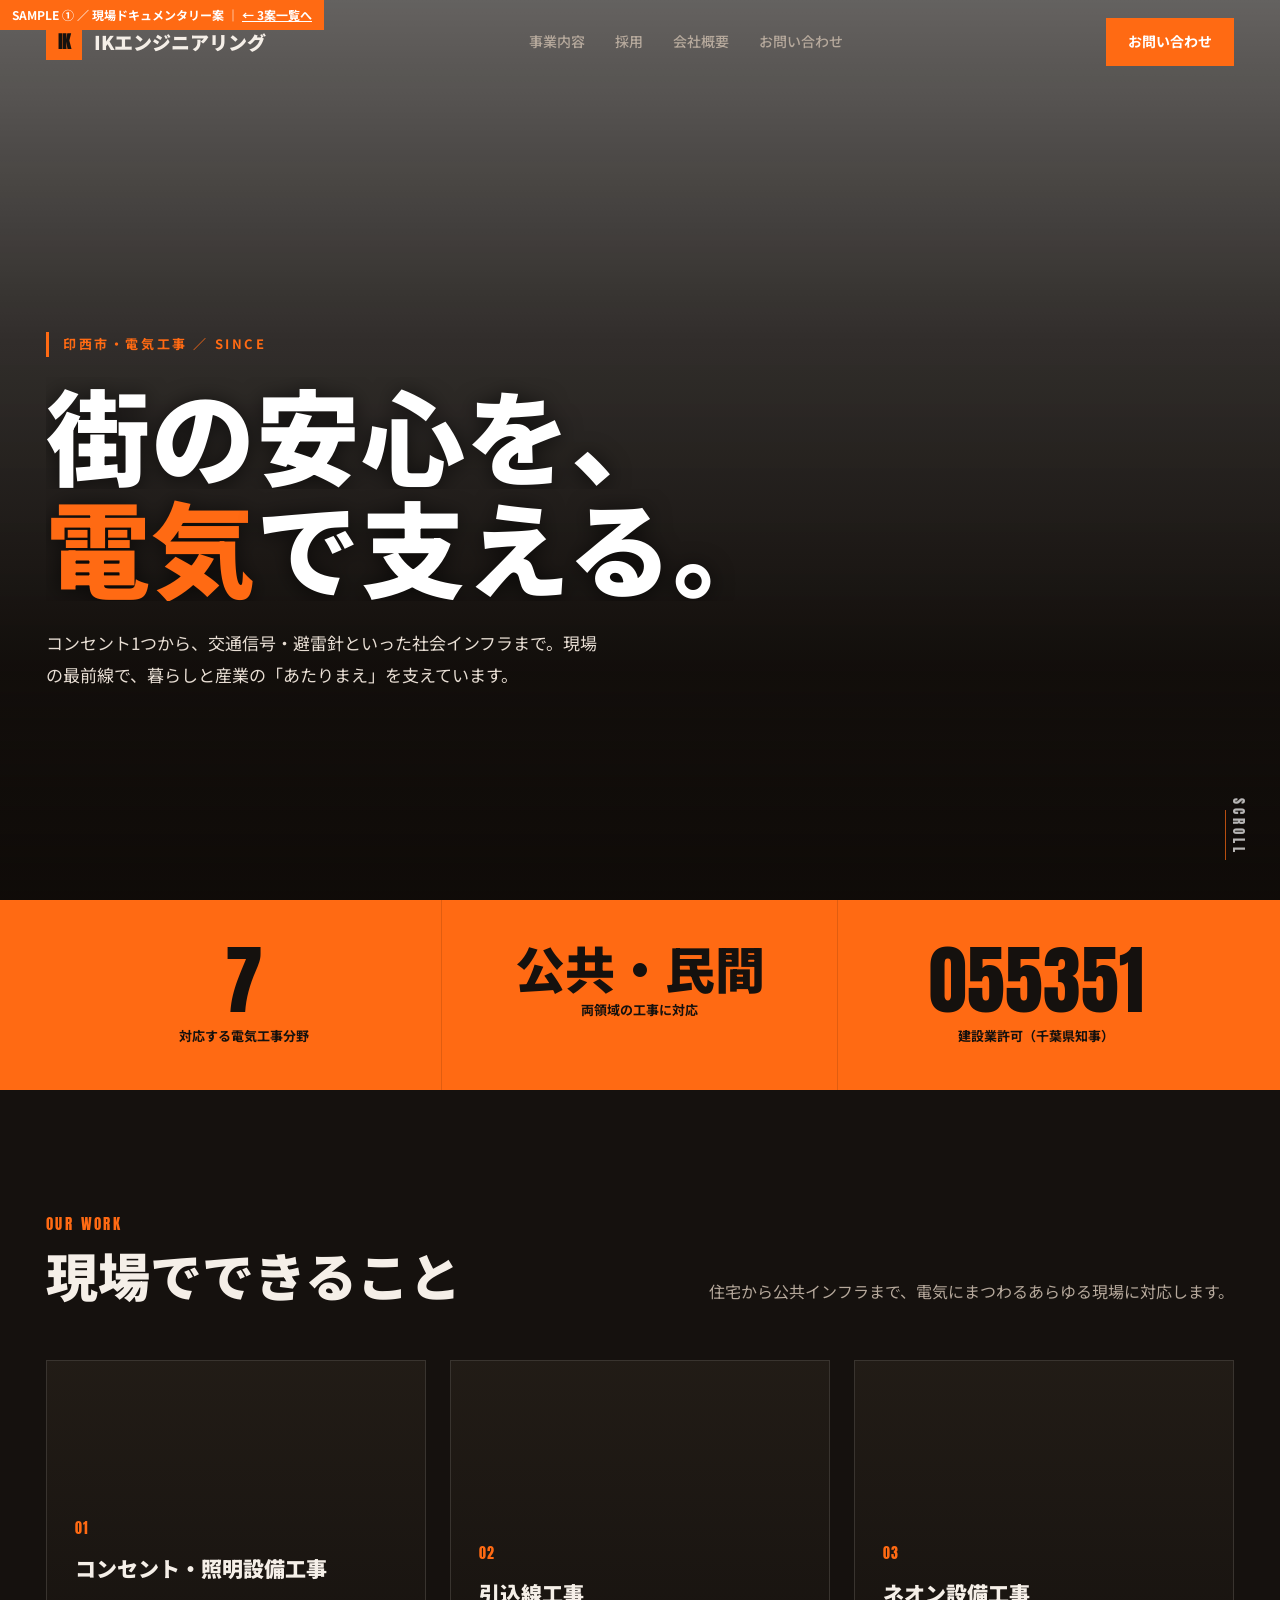
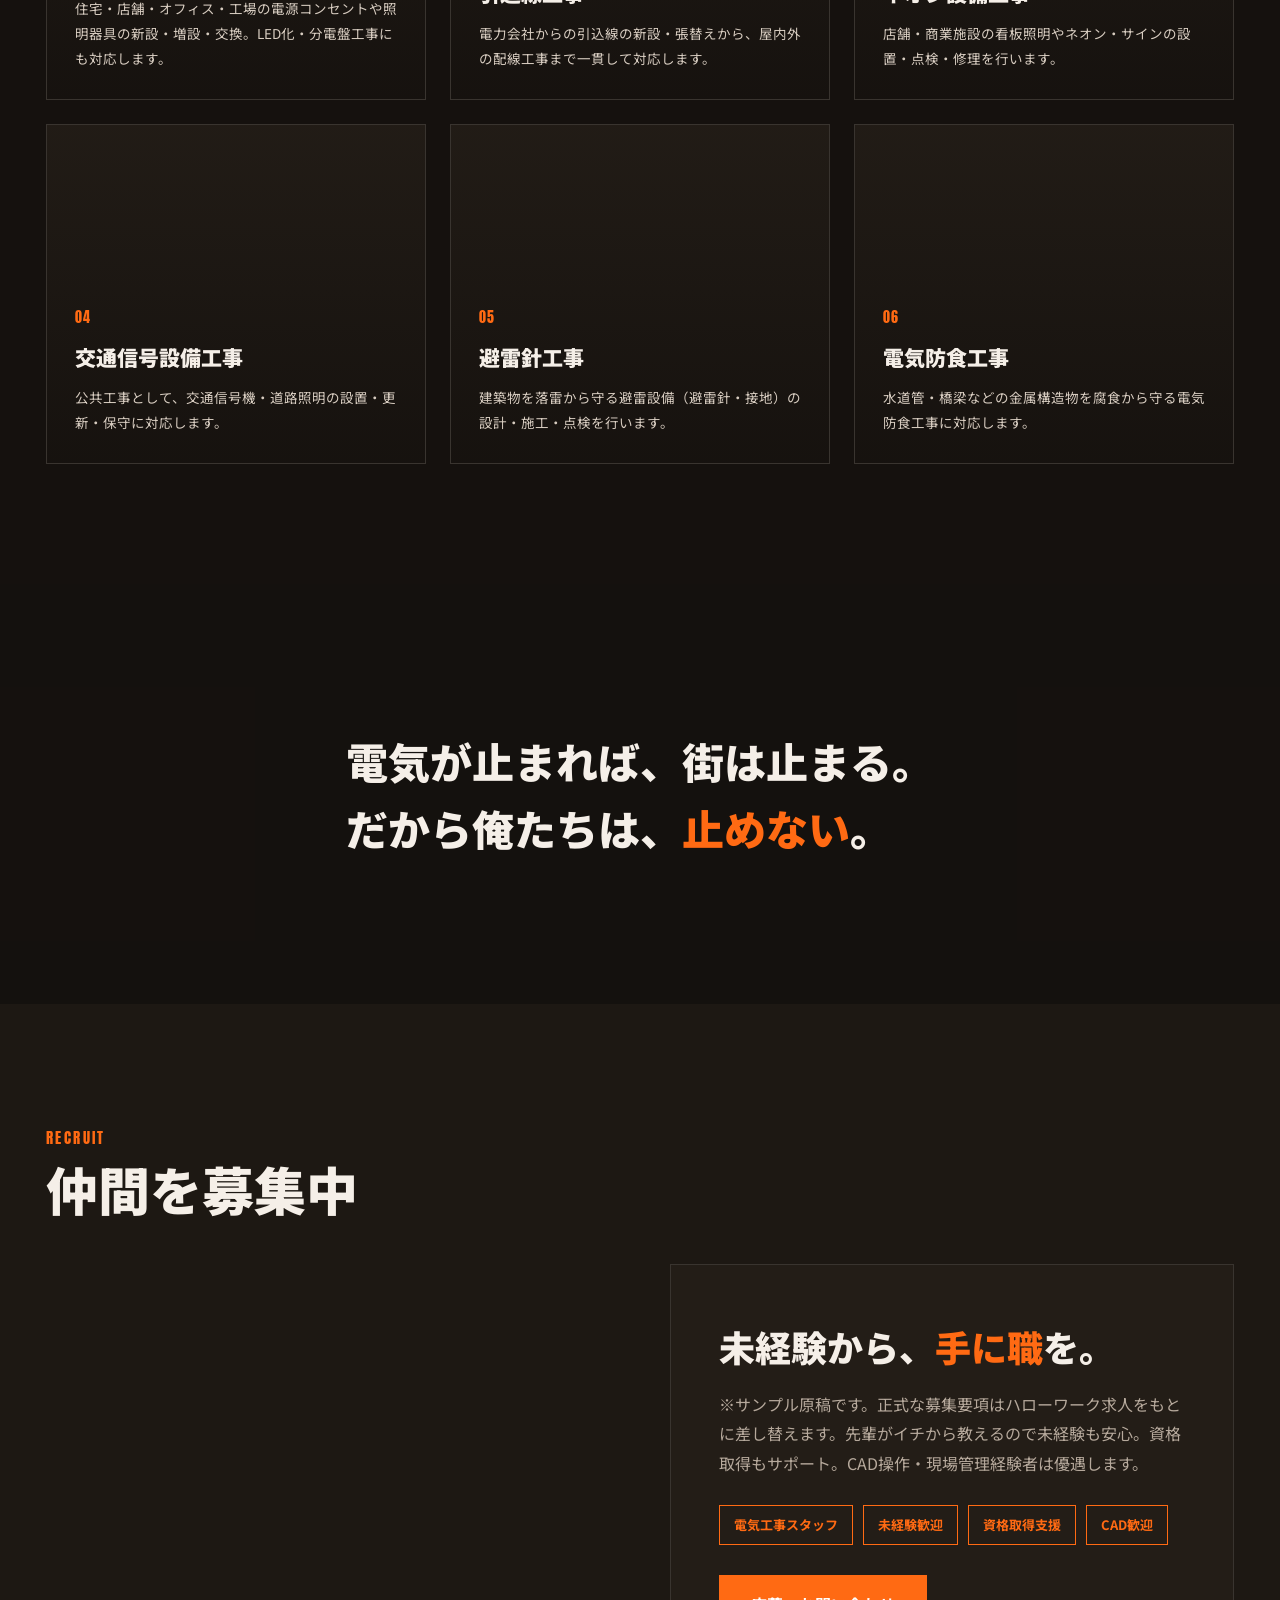
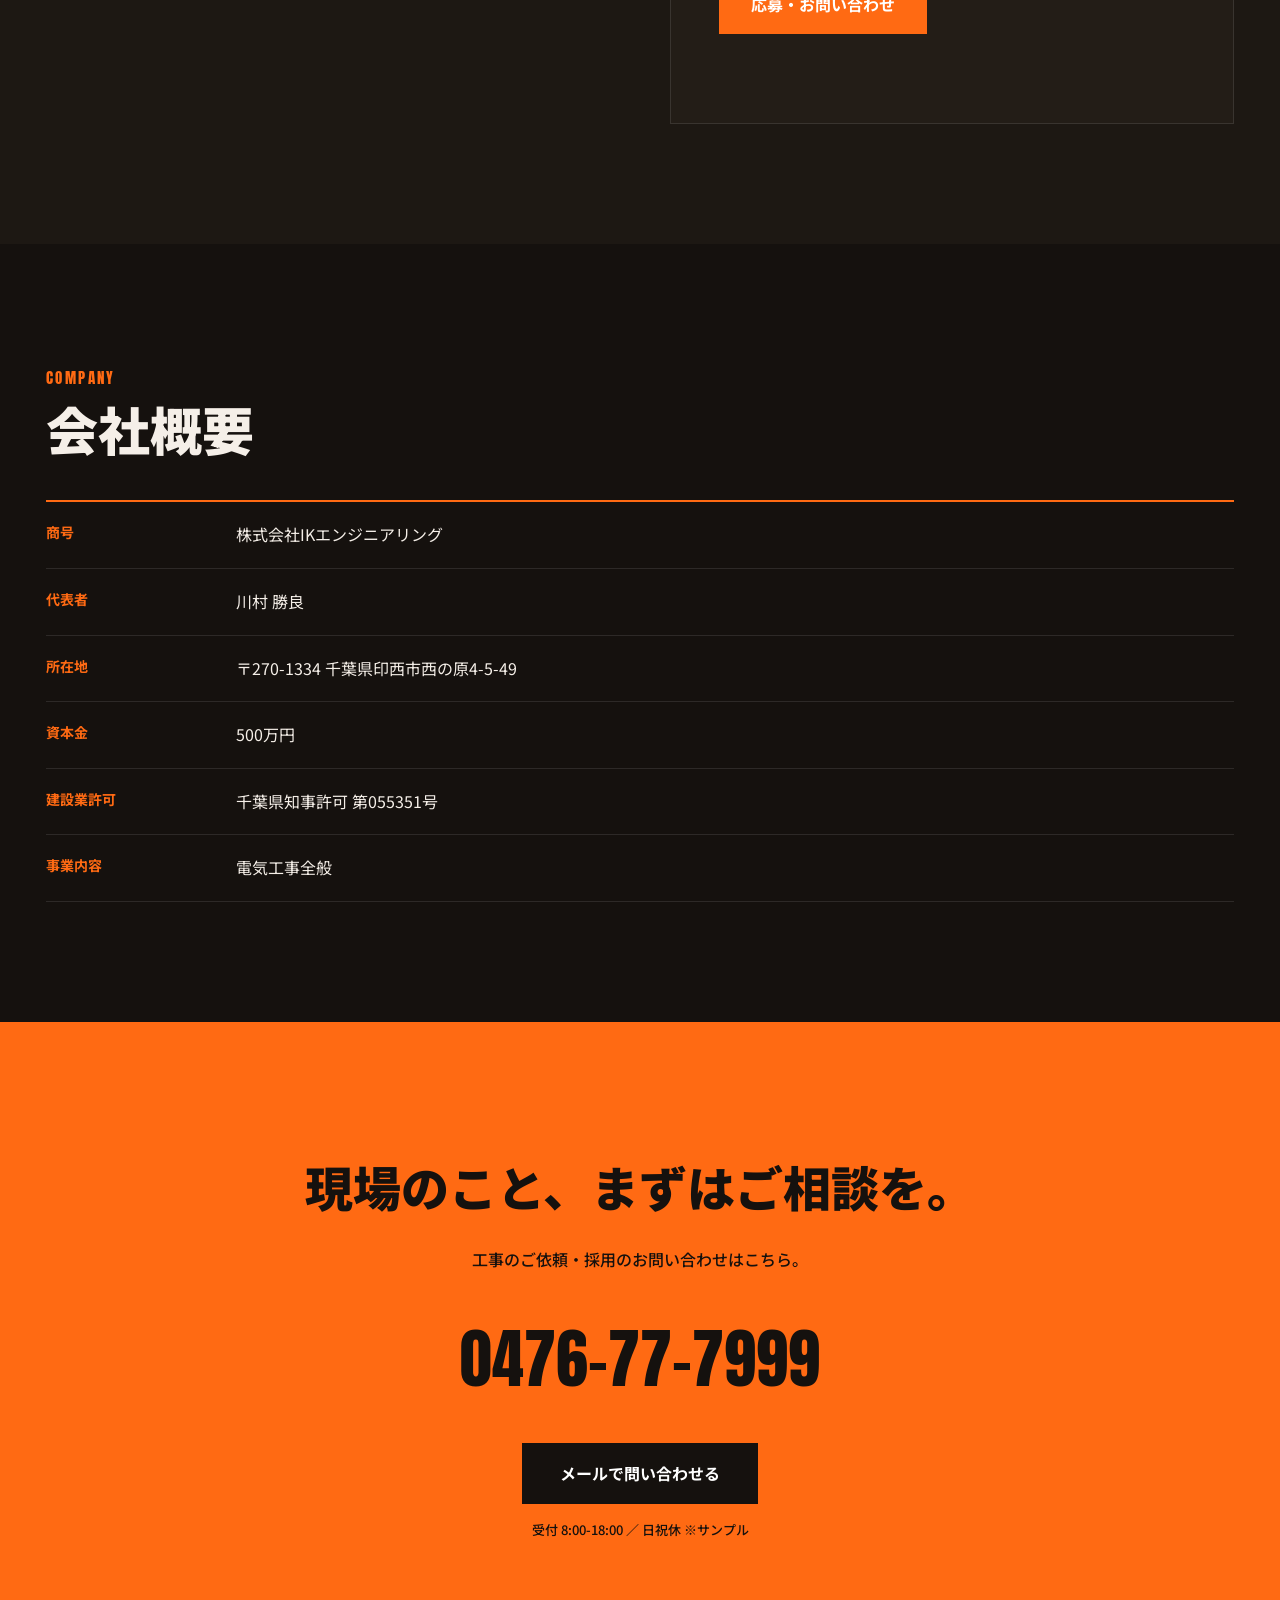
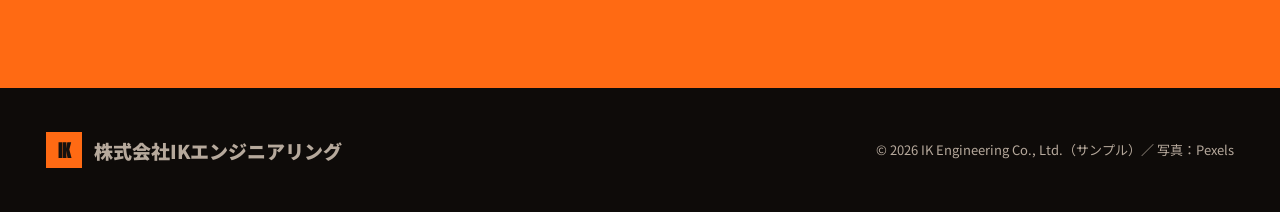
==== 1/index.html @ 2b00059d "案①: ヒーローを白膜グラデ化＋キャッチコピーを「街の安心を、電気で支える。」に変更" ====
<!DOCTYPE html>
<html lang="ja">
<head>
<meta charset="UTF-8">
<meta name="viewport" content="width=device-width, initial-scale=1.0">
<meta name="robots" content="noindex,nofollow">
<title>株式会社IKエンジニアリング｜案① 現場ドキュメンタリー（サンプル）</title>
<link rel="preconnect" href="https://fonts.googleapis.com">
<link rel="preconnect" href="https://fonts.gstatic.com" crossorigin>
<link href="https://fonts.googleapis.com/css2?family=Anton&family=Noto+Sans+JP:wght@400;500;700;900&display=swap" rel="stylesheet">
<style>
:root{
  --bg:#15110e; --bg2:#1d1813; --panel:#231d17;
  --ink:#f5efe8; --sub:#b6a99c;
  --orange:#ff6a13; --orange-d:#e2540a;
  --line:rgba(255,255,255,.1);
  --maxw:1240px;
}
*{margin:0;padding:0;box-sizing:border-box}
html{scroll-behavior:smooth}
body{font-family:"Noto Sans JP",sans-serif;background:var(--bg);color:var(--ink);line-height:1.85;-webkit-font-smoothing:antialiased;overflow-x:hidden}
.anton{font-family:"Anton",sans-serif;letter-spacing:.02em;font-weight:400}
a{color:inherit;text-decoration:none}
img{display:block;max-width:100%}
.wrap{max-width:var(--maxw);margin:0 auto;padding:0 26px}
.flag{position:fixed;top:0;left:0;z-index:300;background:var(--orange);color:#fff;font-weight:700;font-size:12px;padding:4px 12px}

/* reveal */
.reveal{opacity:0;transform:translateY(46px);transition:opacity .9s cubic-bezier(.2,.7,.2,1),transform .9s cubic-bezier(.2,.7,.2,1)}
.reveal.in{opacity:1;transform:none}
.reveal.zoom{transform:scale(1.06);opacity:0}
.reveal.zoom.in{transform:scale(1);opacity:1}

header{position:fixed;top:0;left:0;right:0;z-index:200;transition:.3s;padding:18px 0}
header.scrolled{background:rgba(21,17,14,.9);backdrop-filter:blur(10px);padding:12px 0;border-bottom:1px solid var(--line)}
.nav{display:flex;align-items:center;justify-content:space-between}
.logo{display:flex;align-items:center;gap:12px;font-weight:900;font-size:19px}
.logo .mk{width:36px;height:36px;background:var(--orange);color:#15110e;display:grid;place-items:center;font-family:"Anton";font-size:18px}
.menu{display:flex;gap:30px;font-size:14px;color:var(--sub);font-weight:500}
.menu a:hover{color:var(--orange)}
.cta{background:var(--orange);color:#fff;font-weight:700;padding:11px 22px;font-size:14px}
.cta:hover{background:var(--orange-d)}
.burger{display:none;flex-direction:column;gap:5px;cursor:pointer}
.burger span{width:26px;height:2px;background:#fff;transition:.3s}

/* hero */
.hero{position:relative;min-height:100vh;display:flex;align-items:flex-end;color:#fff;overflow:hidden}
.hero-bg{position:absolute;inset:0;background:url("https://images.pexels.com/photos/17018103/pexels-photo-17018103.jpeg?auto=compress&cs=tinysrgb&w=1600") center/cover;animation:slowzoom 14s ease-out forwards}
@keyframes slowzoom{from{transform:scale(1.12)}to{transform:scale(1)}}
.hero::after{content:"";position:absolute;inset:0;background:linear-gradient(180deg,rgba(255,255,255,.34) 0%,rgba(255,255,255,.12) 38%,rgba(15,11,8,.42) 74%,rgba(15,11,8,.9) 100%)}
.hero-inner{position:relative;z-index:2;padding-bottom:90px;width:100%}
.hero .tagjp{display:inline-block;color:var(--orange);font-weight:700;letter-spacing:.2em;font-size:13px;margin-bottom:20px;border-left:3px solid var(--orange);padding-left:14px;opacity:0;animation:fu .8s .2s forwards}
.hero h1{font-family:"Noto Sans JP";font-weight:900;font-size:clamp(40px,8.5vw,104px);line-height:1.08;letter-spacing:.01em;text-shadow:0 2px 22px rgba(0,0,0,.65)}
.hero h1 .ln{display:block;overflow:hidden}
.hero h1 .ln i{display:block;font-style:normal;transform:translateY(105%);animation:maskup 1s cubic-bezier(.2,.8,.2,1) forwards}
.hero h1 .ln:nth-child(1) i{animation-delay:.35s}
.hero h1 .ln:nth-child(2) i{animation-delay:.52s}
.hero h1 em{font-style:normal;color:var(--orange)}
@keyframes maskup{to{transform:translateY(0)}}
@keyframes fu{to{opacity:1}}
.hero p{max-width:560px;color:#e8ded4;margin-top:26px;font-size:17px;opacity:0;animation:fu 1s 1s forwards}
.scrolldown{position:absolute;right:30px;bottom:40px;z-index:3;writing-mode:vertical-rl;color:#fff;font-family:"Anton";letter-spacing:.3em;font-size:13px;opacity:.7}
.scrolldown::after{content:"";display:block;width:1px;height:50px;background:var(--orange);margin:12px auto 0;transform-origin:top;animation:ln 1.8s ease-in-out infinite}
@keyframes ln{0%,100%{transform:scaleY(.3)}50%{transform:scaleY(1)}}

/* numbers band */
.nums{background:var(--orange);color:#15110e;padding:0}
.nums .wrap{display:grid;grid-template-columns:repeat(3,1fr)}
.nums .n{padding:42px 16px;text-align:center;border-right:1px solid rgba(0,0,0,.12)}
.nums .n:last-child{border-right:none}
.nums .big{font-family:"Anton";font-size:clamp(46px,8vw,76px);line-height:1}
.nums .lbl{font-weight:700;font-size:13px;margin-top:6px}

section{padding:120px 0;position:relative}
.eyebrow{font-family:"Anton";color:var(--orange);font-size:15px;letter-spacing:.16em}
.h2{font-family:"Noto Sans JP";font-weight:900;font-size:clamp(30px,5vw,52px);line-height:1.2;margin-top:6px}
.lead{color:var(--sub);max-width:560px;margin-top:18px}

/* services photo cards */
.serv{background:var(--bg)}
.serv-head{display:flex;justify-content:space-between;align-items:flex-end;flex-wrap:wrap;gap:20px;margin-bottom:54px}
.serv-grid{display:grid;grid-template-columns:repeat(3,1fr);gap:24px}
.scard{position:relative;background:var(--panel);overflow:hidden;border:1px solid var(--line);min-height:340px;display:flex;flex-direction:column;justify-content:flex-end}
.scard .ph{position:absolute;inset:0;background-size:cover;background-position:center;transition:transform .7s ease}
.scard::after{content:"";position:absolute;inset:0;background:linear-gradient(180deg,rgba(21,17,14,.1),rgba(21,17,14,.92))}
.scard:hover .ph{transform:scale(1.08)}
.scard .body{position:relative;z-index:2;padding:28px}
.scard .no{font-family:"Anton";color:var(--orange);font-size:14px;letter-spacing:.1em}
.scard h3{font-weight:900;font-size:21px;margin:8px 0 8px}
.scard p{color:#d8cdc1;font-size:13.5px}

/* parallax quote */
.para{position:relative;min-height:420px;display:flex;align-items:center;background:url("https://images.pexels.com/photos/932170/pexels-photo-932170.jpeg?auto=compress&cs=tinysrgb&w=1600") center/cover fixed}
.para::after{content:"";position:absolute;inset:0;background:rgba(21,17,14,.66)}
.para .wrap{position:relative;z-index:2}
.para blockquote{font-family:"Noto Sans JP";font-weight:900;font-size:clamp(24px,4vw,42px);line-height:1.6;max-width:880px}
.para blockquote em{font-style:normal;color:var(--orange)}

/* recruit */
.recruit{background:var(--bg2)}
.rec-grid{display:grid;grid-template-columns:1.05fr .95fr;gap:0;align-items:stretch}
.rec-photo{background:url("https://images.pexels.com/photos/36760994/pexels-photo-36760994.jpeg?auto=compress&cs=tinysrgb&w=1000") center/cover;min-height:460px}
.rec-body{background:var(--panel);padding:56px 48px;border:1px solid var(--line)}
.rec-body h3{font-weight:900;font-size:clamp(24px,3.6vw,36px);line-height:1.4;margin-bottom:18px}
.rec-body h3 em{font-style:normal;color:var(--orange)}
.rec-body p{color:var(--sub);margin-bottom:26px}
.tags{display:flex;gap:10px;flex-wrap:wrap;margin-bottom:30px}
.tag{border:1px solid var(--orange);color:var(--orange);font-size:13px;font-weight:700;padding:7px 14px}
.btn-o{display:inline-block;background:var(--orange);color:#fff;font-weight:700;padding:15px 32px}
.btn-o:hover{background:var(--orange-d)}

/* about */
.about{background:var(--bg)}
.about-table{border-top:2px solid var(--orange)}
.about-table>div{display:grid;grid-template-columns:190px 1fr;border-bottom:1px solid var(--line)}
.about-table dt{padding:18px 0;font-weight:700;color:var(--orange);font-size:14px}
.about-table dd{padding:18px 0}

/* contact */
.contact{background:var(--orange);color:#15110e;text-align:center}
.contact h2{font-family:"Noto Sans JP";font-weight:900;font-size:clamp(28px,5vw,48px);margin-bottom:14px}
.contact p{margin-bottom:26px;font-weight:500}
.contact .tel{font-family:"Anton";font-size:clamp(36px,7vw,64px)}
.contact .btn-d{display:inline-block;margin-top:24px;background:#15110e;color:#fff;font-weight:700;padding:16px 38px}

footer{background:#0e0b09;color:var(--sub);padding:44px 0;font-size:13px}
.foot{display:flex;justify-content:space-between;align-items:center;flex-wrap:wrap;gap:14px}

@media(max-width:880px){
  .cta.head{display:none}
  .burger{display:flex;z-index:210}
  .menu{position:fixed;inset:0 0 0 auto;width:80%;max-width:330px;height:100vh;background:var(--bg2);flex-direction:column;justify-content:center;align-items:flex-start;gap:6px;padding:40px 36px;font-size:22px;transform:translateX(100%);transition:transform .42s cubic-bezier(.2,.8,.2,1);box-shadow:-24px 0 60px rgba(0,0,0,.55);z-index:200}
  .menu a{padding:12px 0;color:var(--ink)}
  header.nav-open .menu{transform:none}
  body.nav-lock{overflow:hidden}
  header.nav-open .burger span:nth-child(1){transform:translateY(7px) rotate(45deg)}
  header.nav-open .burger span:nth-child(2){opacity:0}
  header.nav-open .burger span:nth-child(3){transform:translateY(-7px) rotate(-45deg)}
  .nums .wrap{grid-template-columns:1fr}
  .nums .n{border-right:none;border-bottom:1px solid rgba(0,0,0,.12)}
  .serv-grid{grid-template-columns:1fr}
  .para{background-attachment:scroll}
  .rec-grid{grid-template-columns:1fr}
  .rec-body{padding:38px 26px}
  .about-table>div{grid-template-columns:120px 1fr}
  section{padding:84px 0}
}
</style>
</head>
<body>
<div class="flag">SAMPLE ① ／ 現場ドキュメンタリー案 ｜ <a href="../" style="color:inherit;text-decoration:underline;font-weight:700">← 3案一覧へ</a></div>

<header id="hd">
  <div class="wrap nav">
    <a class="logo" href="#"><span class="mk">IK</span>IKエンジニアリング</a>
    <nav class="menu"><a href="#service">事業内容</a><a href="#recruit">採用</a><a href="#about">会社概要</a><a href="#contact">お問い合わせ</a></nav>
    <a class="cta head" href="#contact">お問い合わせ</a>
    <div class="burger"><span></span><span></span><span></span></div>
  </div>
</header>

<section class="hero">
  <div class="hero-bg"></div>
  <div class="wrap hero-inner">
    <span class="tagjp">印西市・電気工事 ／ SINCE</span>
    <h1><span class="ln"><i>街の安心を、</i></span><span class="ln"><i><em>電気</em>で支える。</i></span></h1>
    <p>コンセント1つから、交通信号・避雷針といった社会インフラまで。現場の最前線で、暮らしと産業の「あたりまえ」を支えています。</p>
  </div>
  <div class="scrolldown anton">SCROLL</div>
</section>

<div class="nums">
  <div class="wrap">
    <div class="n"><div class="big">7</div><div class="lbl">対応する電気工事分野</div></div>
    <div class="n"><div class="big" style="font-size:clamp(32px,5.4vw,50px);font-family:'Noto Sans JP';font-weight:900">公共・民間</div><div class="lbl">両領域の工事に対応</div></div>
    <div class="n"><div class="big">055351</div><div class="lbl">建設業許可（千葉県知事）</div></div>
  </div>
</div>

<section class="serv" id="service">
  <div class="wrap">
    <div class="serv-head">
      <div class="reveal">
        <div class="eyebrow">OUR WORK</div>
        <div class="h2">現場でできること</div>
      </div>
      <p class="lead reveal">住宅から公共インフラまで、電気にまつわるあらゆる現場に対応します。</p>
    </div>
    <div class="serv-grid">
      <div class="scard reveal"><div class="ph" style="background-image:url('https://images.pexels.com/photos/5337502/pexels-photo-5337502.jpeg?auto=compress&cs=tinysrgb&w=900')"></div><div class="body"><div class="no">01</div><h3>コンセント・照明設備工事</h3><p>住宅・店舗・オフィス・工場の電源コンセントや照明器具の新設・増設・交換。LED化・分電盤工事にも対応します。</p></div></div>
      <div class="scard reveal"><div class="ph" style="background-image:url('https://images.pexels.com/photos/28758920/pexels-photo-28758920.jpeg?auto=compress&cs=tinysrgb&w=900')"></div><div class="body"><div class="no">02</div><h3>引込線工事</h3><p>電力会社からの引込線の新設・張替えから、屋内外の配線工事まで一貫して対応します。</p></div></div>
      <div class="scard reveal"><div class="ph" style="background-image:url('https://images.pexels.com/photos/1790556/pexels-photo-1790556.jpeg?auto=compress&cs=tinysrgb&w=900')"></div><div class="body"><div class="no">03</div><h3>ネオン設備工事</h3><p>店舗・商業施設の看板照明やネオン・サインの設置・点検・修理を行います。</p></div></div>
      <div class="scard reveal"><div class="ph" style="background-image:url('https://images.pexels.com/photos/14866056/pexels-photo-14866056.jpeg?auto=compress&cs=tinysrgb&w=900')"></div><div class="body"><div class="no">04</div><h3>交通信号設備工事</h3><p>公共工事として、交通信号機・道路照明の設置・更新・保守に対応します。</p></div></div>
      <div class="scard reveal"><div class="ph" style="background-image:url('https://images.pexels.com/photos/30527658/pexels-photo-30527658.jpeg?auto=compress&cs=tinysrgb&w=900')"></div><div class="body"><div class="no">05</div><h3>避雷針工事</h3><p>建築物を落雷から守る避雷設備（避雷針・接地）の設計・施工・点検を行います。</p></div></div>
      <div class="scard reveal"><div class="ph" style="background-image:url('https://images.pexels.com/photos/3306057/pexels-photo-3306057.jpeg?auto=compress&cs=tinysrgb&w=900')"></div><div class="body"><div class="no">06</div><h3>電気防食工事</h3><p>水道管・橋梁などの金属構造物を腐食から守る電気防食工事に対応します。</p></div></div>
    </div>
  </div>
</section>

<section class="para">
  <div class="wrap">
    <blockquote class="reveal">電気が止まれば、街は止まる。<br>だから俺たちは、<em>止めない</em>。</blockquote>
  </div>
</section>

<section class="recruit" id="recruit">
  <div class="wrap">
    <div class="reveal" style="margin-bottom:44px"><div class="eyebrow">RECRUIT</div><div class="h2">仲間を募集中</div></div>
    <div class="rec-grid">
      <div class="rec-photo reveal zoom"></div>
      <div class="rec-body reveal">
        <h3>未経験から、<em>手に職</em>を。</h3>
        <p>※サンプル原稿です。正式な募集要項はハローワーク求人をもとに差し替えます。先輩がイチから教えるので未経験も安心。資格取得もサポート。CAD操作・現場管理経験者は優遇します。</p>
        <div class="tags"><span class="tag">電気工事スタッフ</span><span class="tag">未経験歓迎</span><span class="tag">資格取得支援</span><span class="tag">CAD歓迎</span></div>
        <a class="btn-o" href="#contact">応募・お問い合わせ</a>
      </div>
    </div>
  </div>
</section>

<section class="about" id="about">
  <div class="wrap">
    <div class="reveal" style="margin-bottom:40px"><div class="eyebrow">COMPANY</div><div class="h2">会社概要</div></div>
    <dl class="about-table reveal">
      <div><dt>商号</dt><dd>株式会社IKエンジニアリング</dd></div>
      <div><dt>代表者</dt><dd>川村 勝良</dd></div>
      <div><dt>所在地</dt><dd>〒270-1334 千葉県印西市西の原4-5-49</dd></div>
      <div><dt>資本金</dt><dd>500万円</dd></div>
      <div><dt>建設業許可</dt><dd>千葉県知事許可 第055351号</dd></div>
      <div><dt>事業内容</dt><dd>電気工事全般</dd></div>
    </dl>
  </div>
</section>

<section class="contact" id="contact">
  <div class="wrap">
    <h2 class="reveal">現場のこと、まずはご相談を。</h2>
    <p class="reveal">工事のご依頼・採用のお問い合わせはこちら。</p>
    <div class="tel reveal">0476-77-7999</div>
    <div class="reveal"><a class="btn-d" href="mailto:katsuyoshi@ik-eng.jp">メールで問い合わせる</a></div>
    <p class="reveal" style="margin-top:14px;font-size:13px">受付 8:00-18:00 ／ 日祝休 ※サンプル</p>
  </div>
</section>

<footer>
  <div class="wrap foot">
    <div class="logo"><span class="mk">IK</span>株式会社IKエンジニアリング</div>
    <div>© 2026 IK Engineering Co., Ltd.（サンプル）／ 写真：Pexels</div>
  </div>
</footer>

<script>
const hd=document.getElementById('hd');
addEventListener('scroll',()=>hd.classList.toggle('scrolled',scrollY>40));
const io=new IntersectionObserver((es)=>{es.forEach((e,i)=>{if(e.isIntersecting){const els=e.target.parentElement?[...e.target.parentElement.querySelectorAll(':scope > .reveal')]:[];const idx=els.indexOf(e.target);e.target.style.transitionDelay=(Math.max(0,idx)*0.09)+'s';e.target.classList.add('in');io.unobserve(e.target);}})},{threshold:.16});
document.querySelectorAll('.reveal').forEach(el=>io.observe(el));
const burger=document.querySelector('.burger');
const closeNav=()=>{hd.classList.remove('nav-open');document.body.classList.remove('nav-lock');};
burger.addEventListener('click',()=>{hd.classList.toggle('nav-open');document.body.classList.toggle('nav-lock');});
document.querySelectorAll('.menu a').forEach(a=>a.addEventListener('click',closeNav));
</script>
</body>
</html>
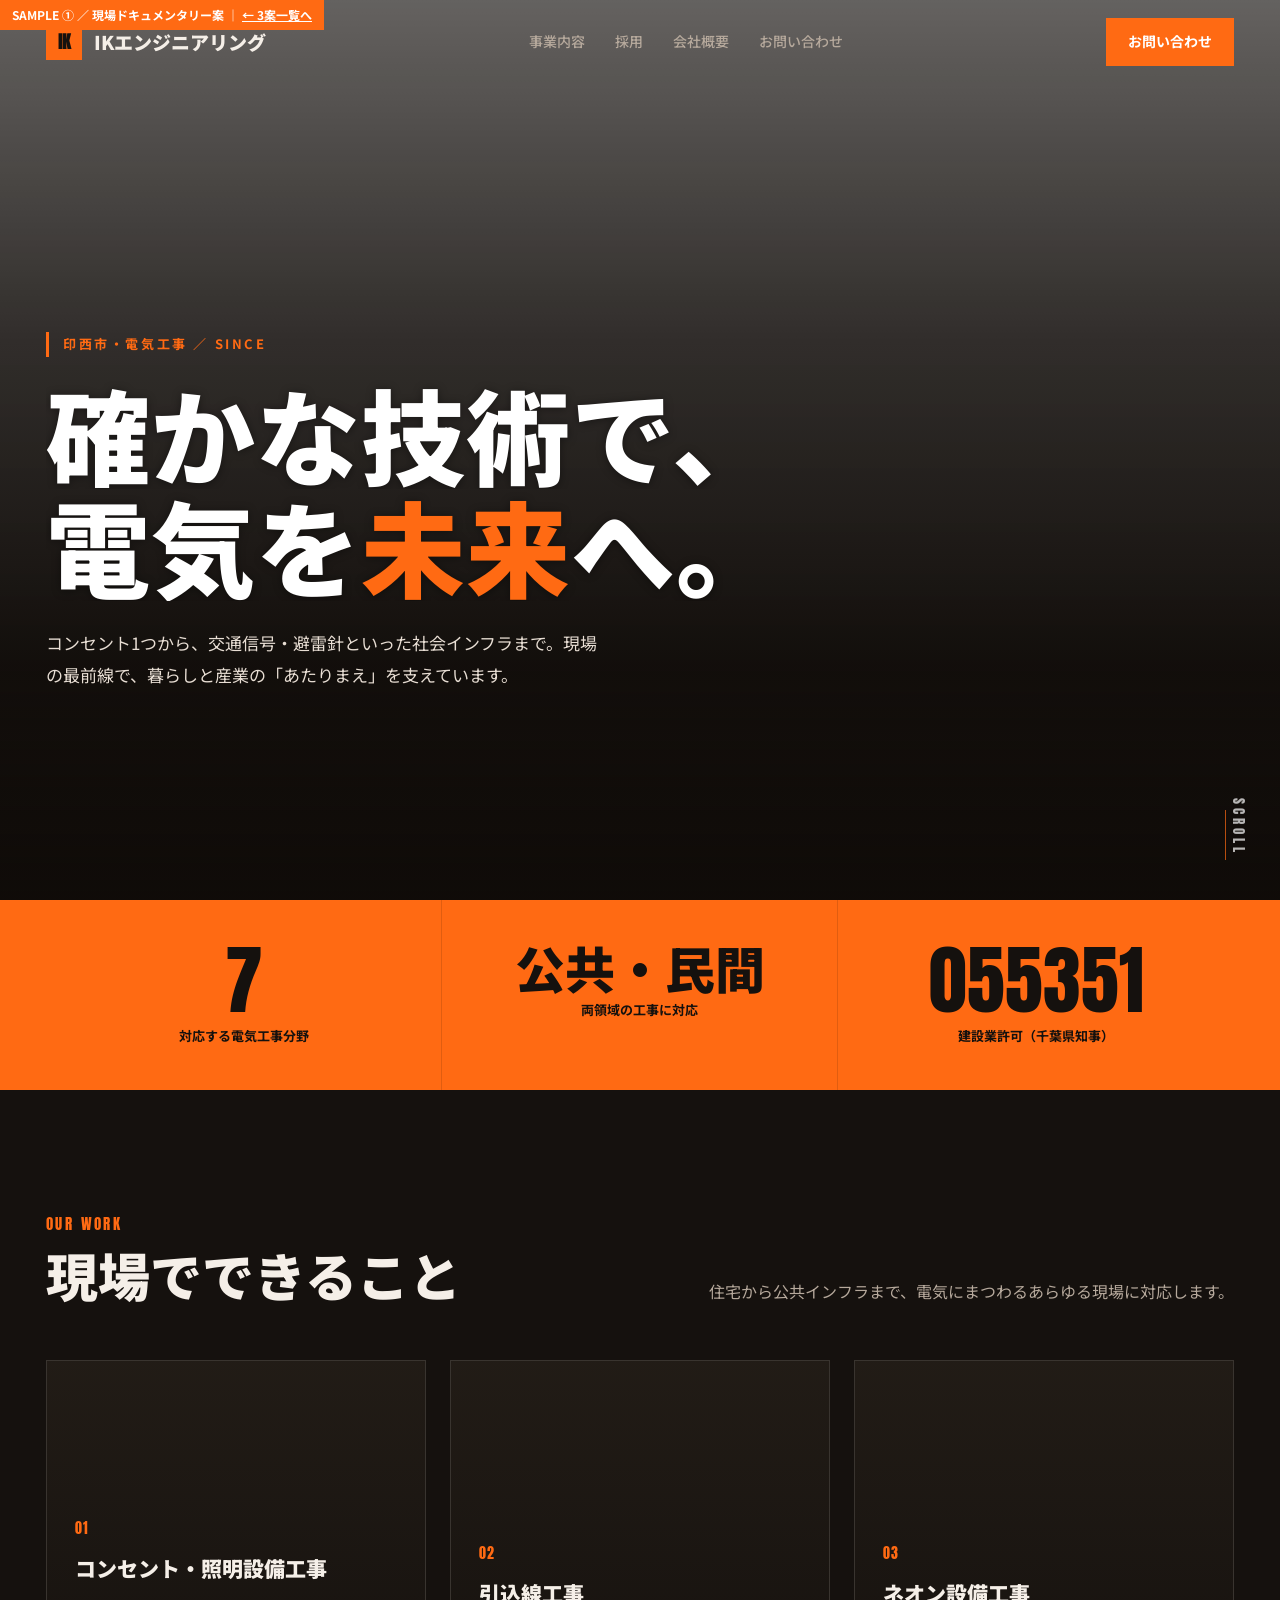
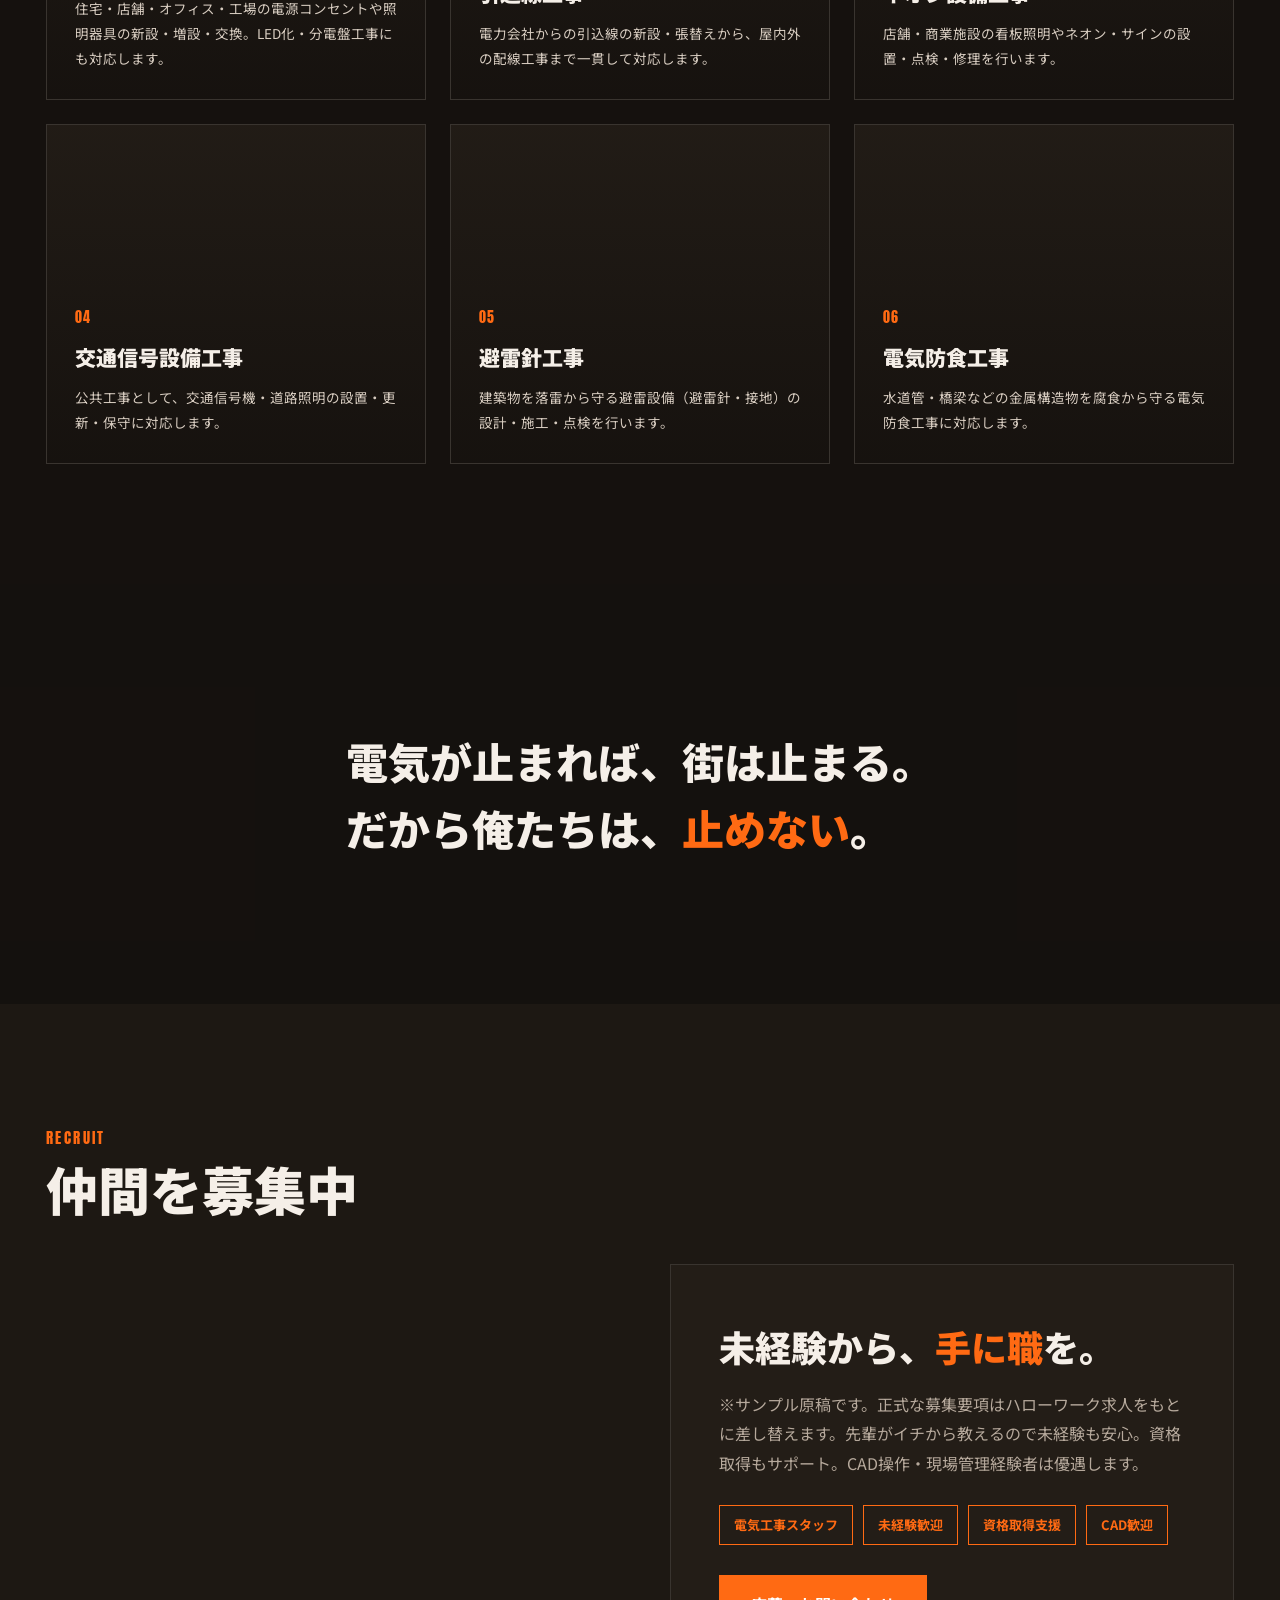
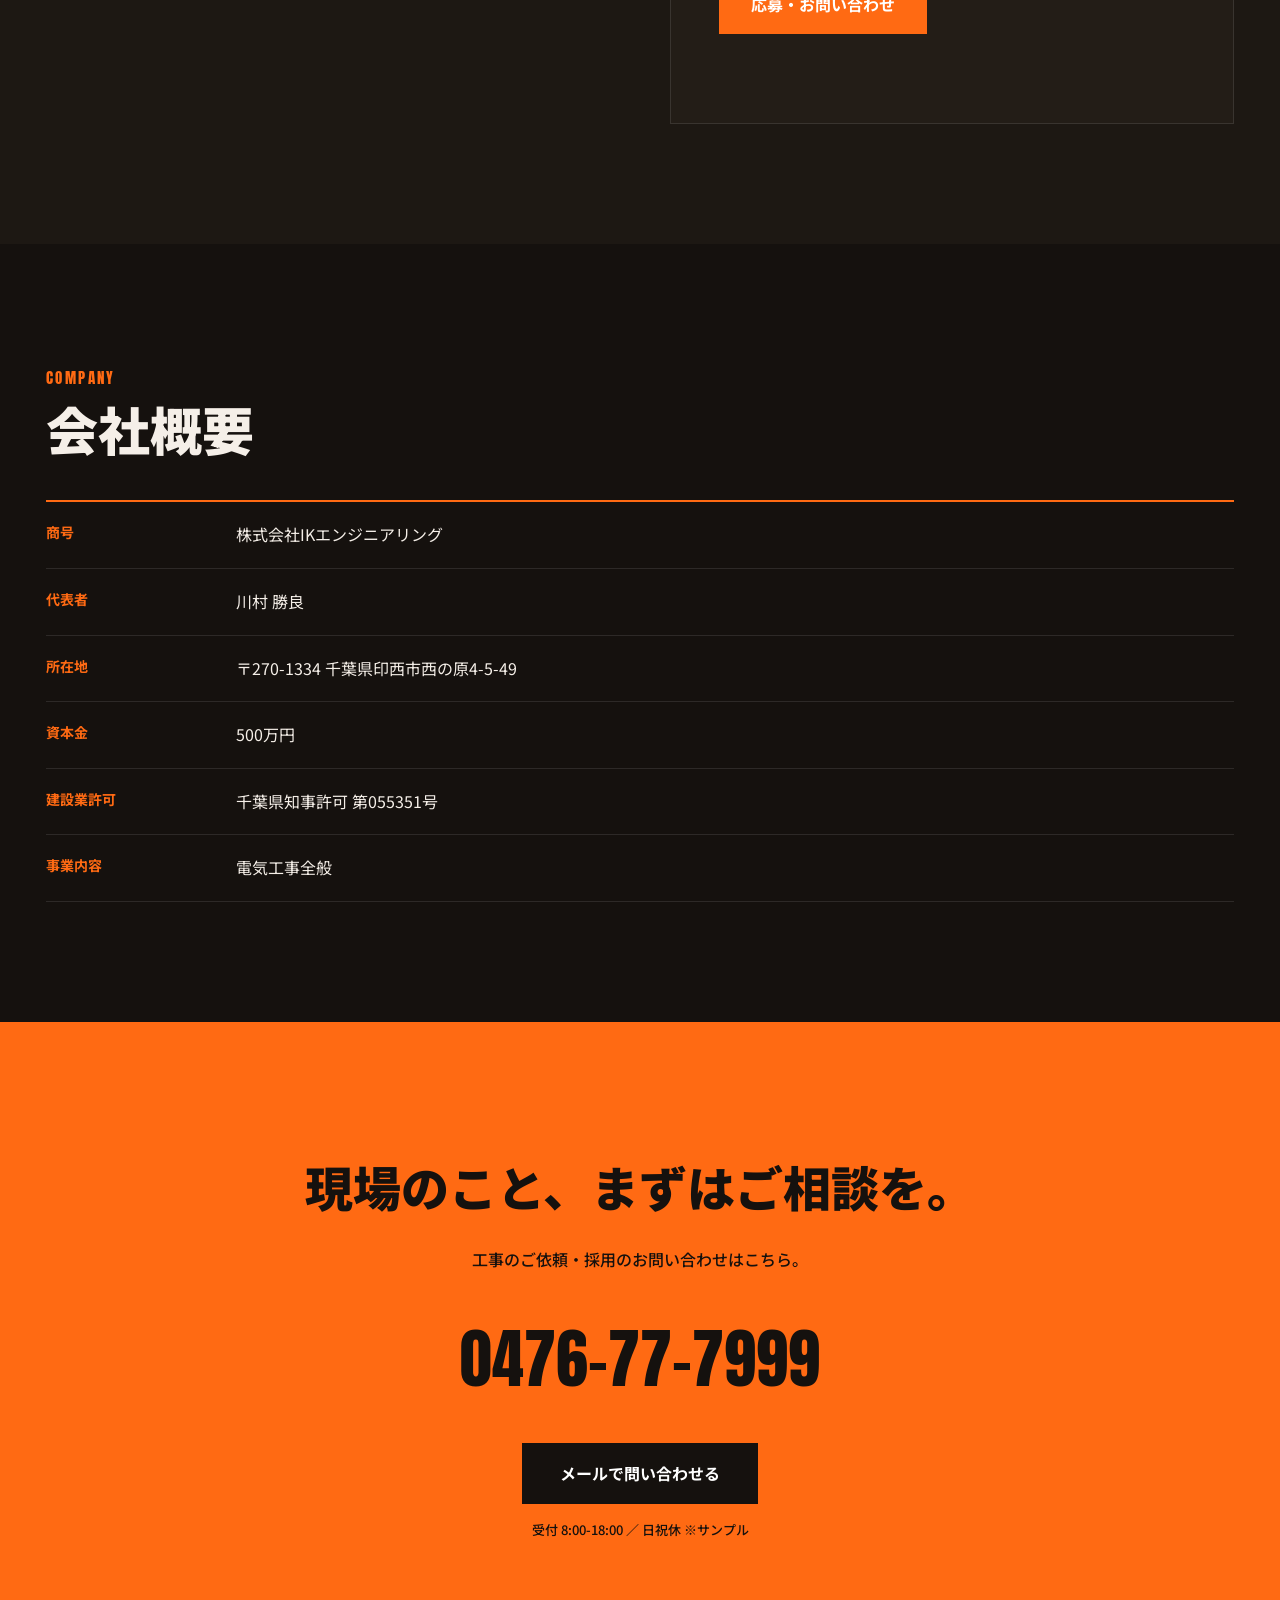
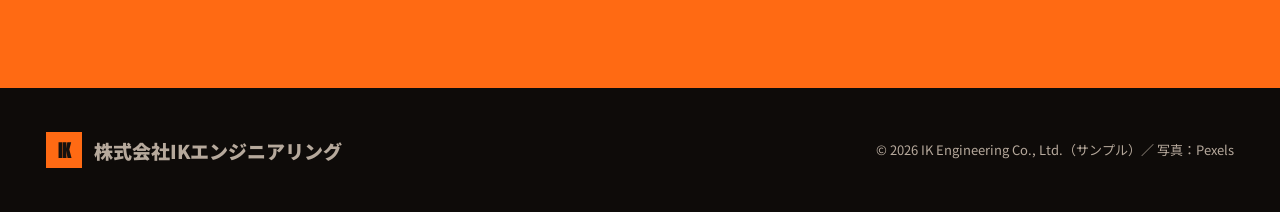
==== commit acadbbac: "案①: コピーを「確かな技術で、電気を未来へ。」に・影を控えめに" ====
--- a/1/index.html
+++ b/1/index.html
@@ -50,7 +50,7 @@
 .hero::after{content:"";position:absolute;inset:0;background:linear-gradient(180deg,rgba(255,255,255,.34) 0%,rgba(255,255,255,.12) 38%,rgba(15,11,8,.42) 74%,rgba(15,11,8,.9) 100%)}
 .hero-inner{position:relative;z-index:2;padding-bottom:90px;width:100%}
 .hero .tagjp{display:inline-block;color:var(--orange);font-weight:700;letter-spacing:.2em;font-size:13px;margin-bottom:20px;border-left:3px solid var(--orange);padding-left:14px;opacity:0;animation:fu .8s .2s forwards}
-.hero h1{font-family:"Noto Sans JP";font-weight:900;font-size:clamp(40px,8.5vw,104px);line-height:1.08;letter-spacing:.01em;text-shadow:0 2px 22px rgba(0,0,0,.65)}
+.hero h1{font-family:"Noto Sans JP";font-weight:900;font-size:clamp(40px,8.5vw,104px);line-height:1.08;letter-spacing:.01em;text-shadow:0 1px 10px rgba(0,0,0,.42)}
 .hero h1 .ln{display:block;overflow:hidden}
 .hero h1 .ln i{display:block;font-style:normal;transform:translateY(105%);animation:maskup 1s cubic-bezier(.2,.8,.2,1) forwards}
 .hero h1 .ln:nth-child(1) i{animation-delay:.35s}
@@ -163,7 +163,7 @@
   <div class="hero-bg"></div>
   <div class="wrap hero-inner">
     <span class="tagjp">印西市・電気工事 ／ SINCE</span>
-    <h1><span class="ln"><i>街の安心を、</i></span><span class="ln"><i><em>電気</em>で支える。</i></span></h1>
+    <h1><span class="ln"><i>確かな技術で、</i></span><span class="ln"><i>電気を<em>未来</em>へ。</i></span></h1>
     <p>コンセント1つから、交通信号・避雷針といった社会インフラまで。現場の最前線で、暮らしと産業の「あたりまえ」を支えています。</p>
   </div>
   <div class="scrolldown anton">SCROLL</div>
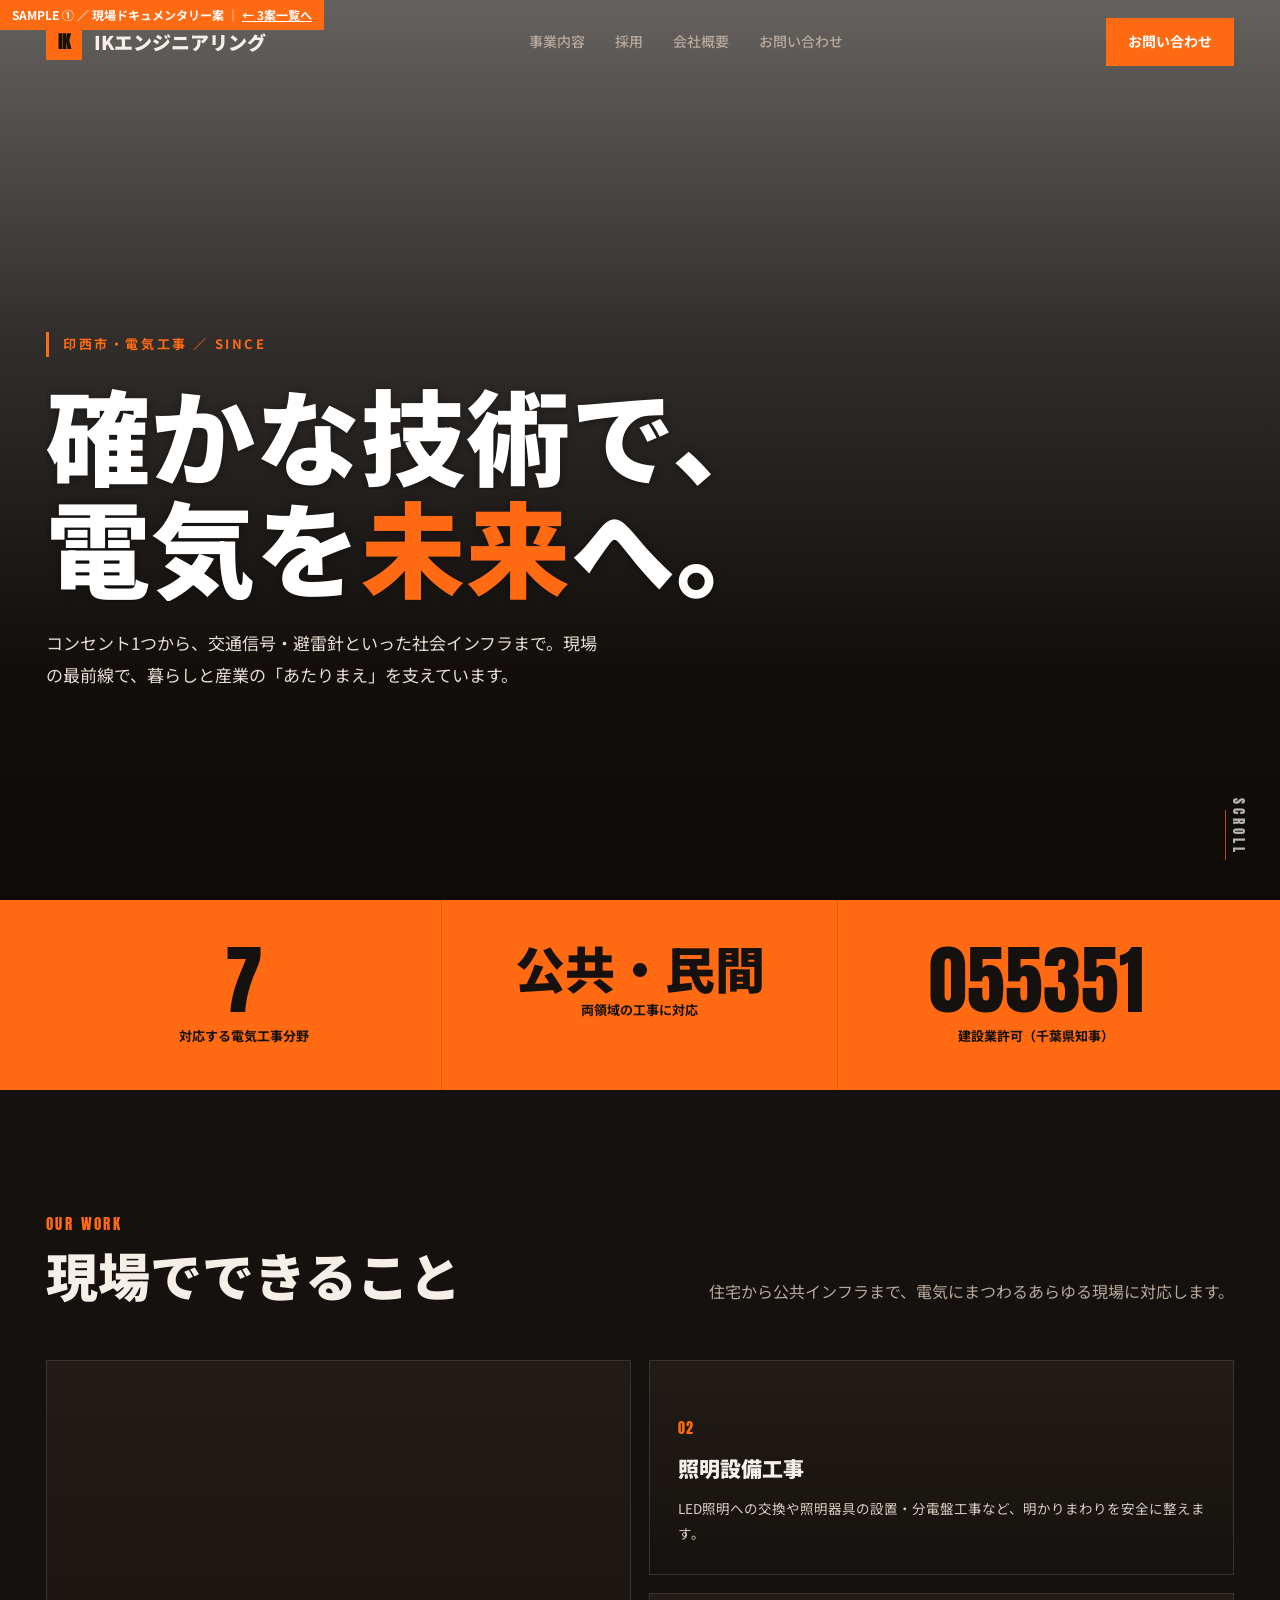
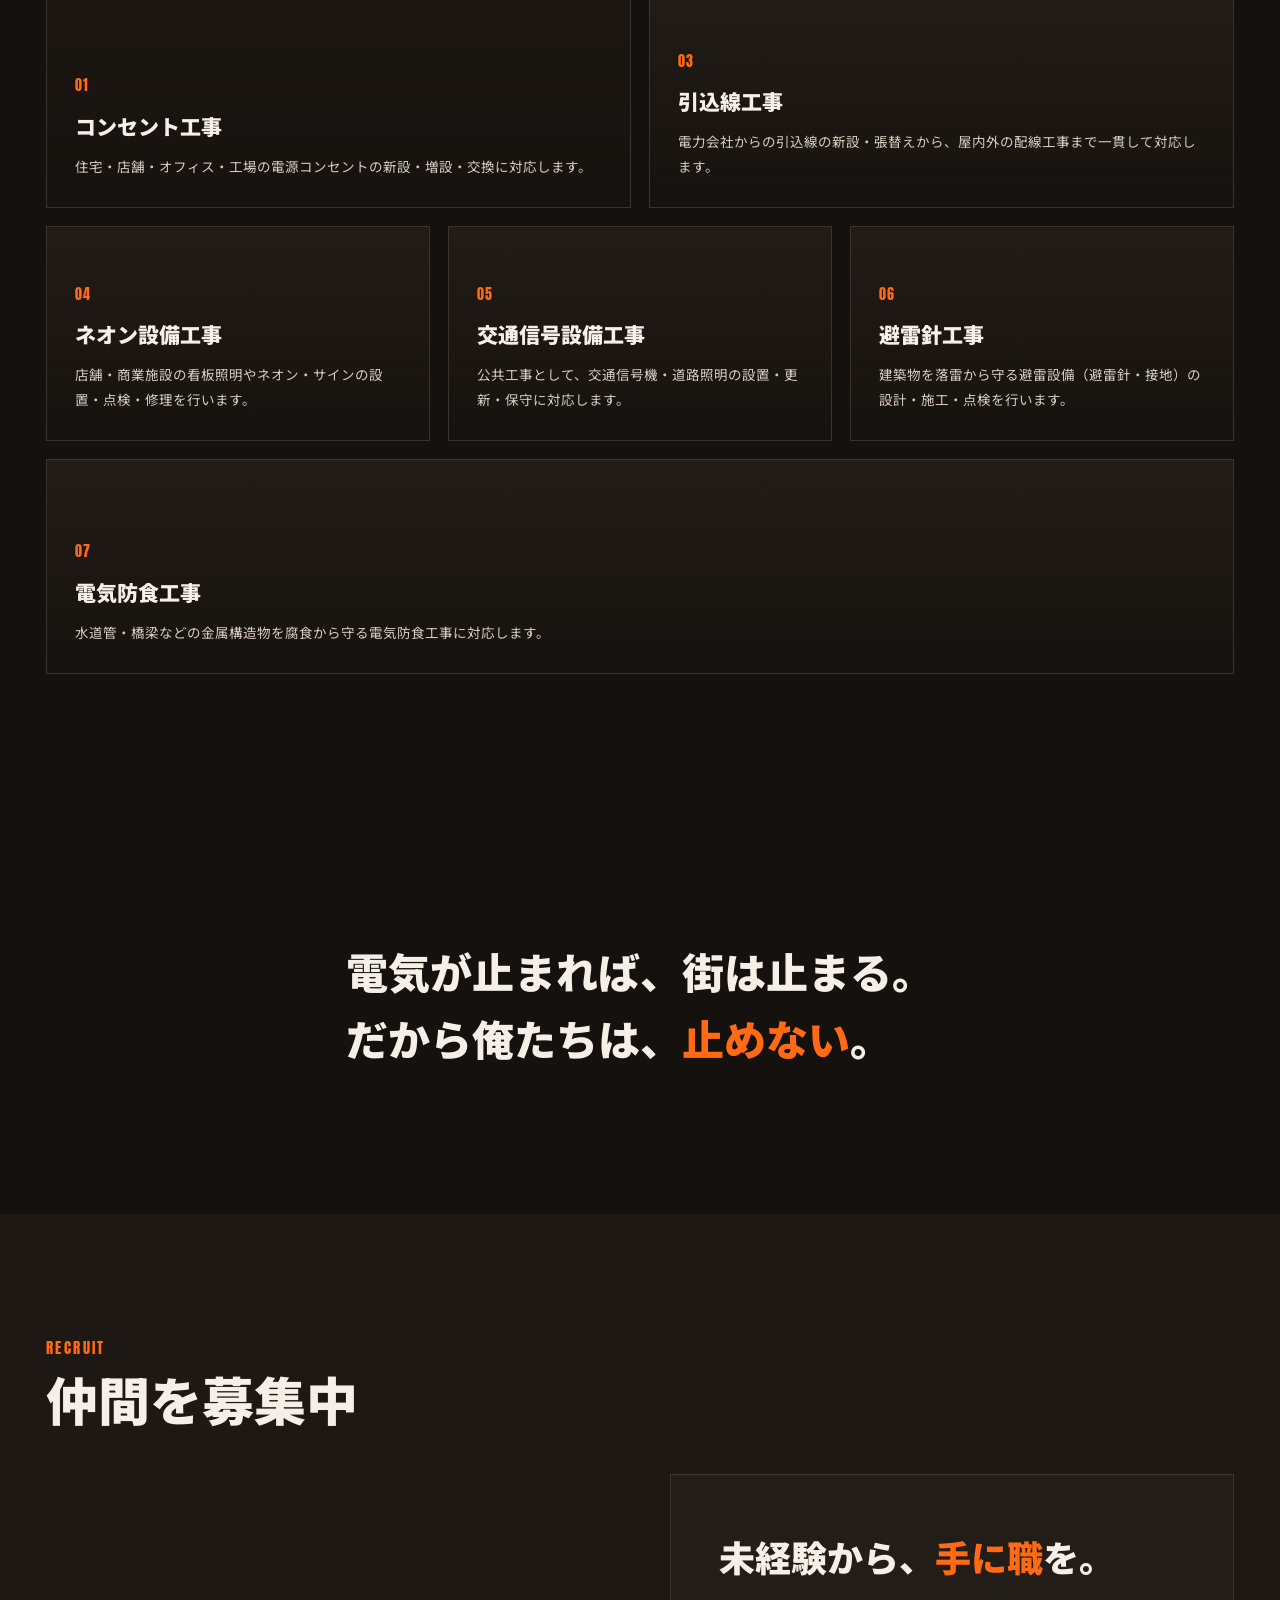
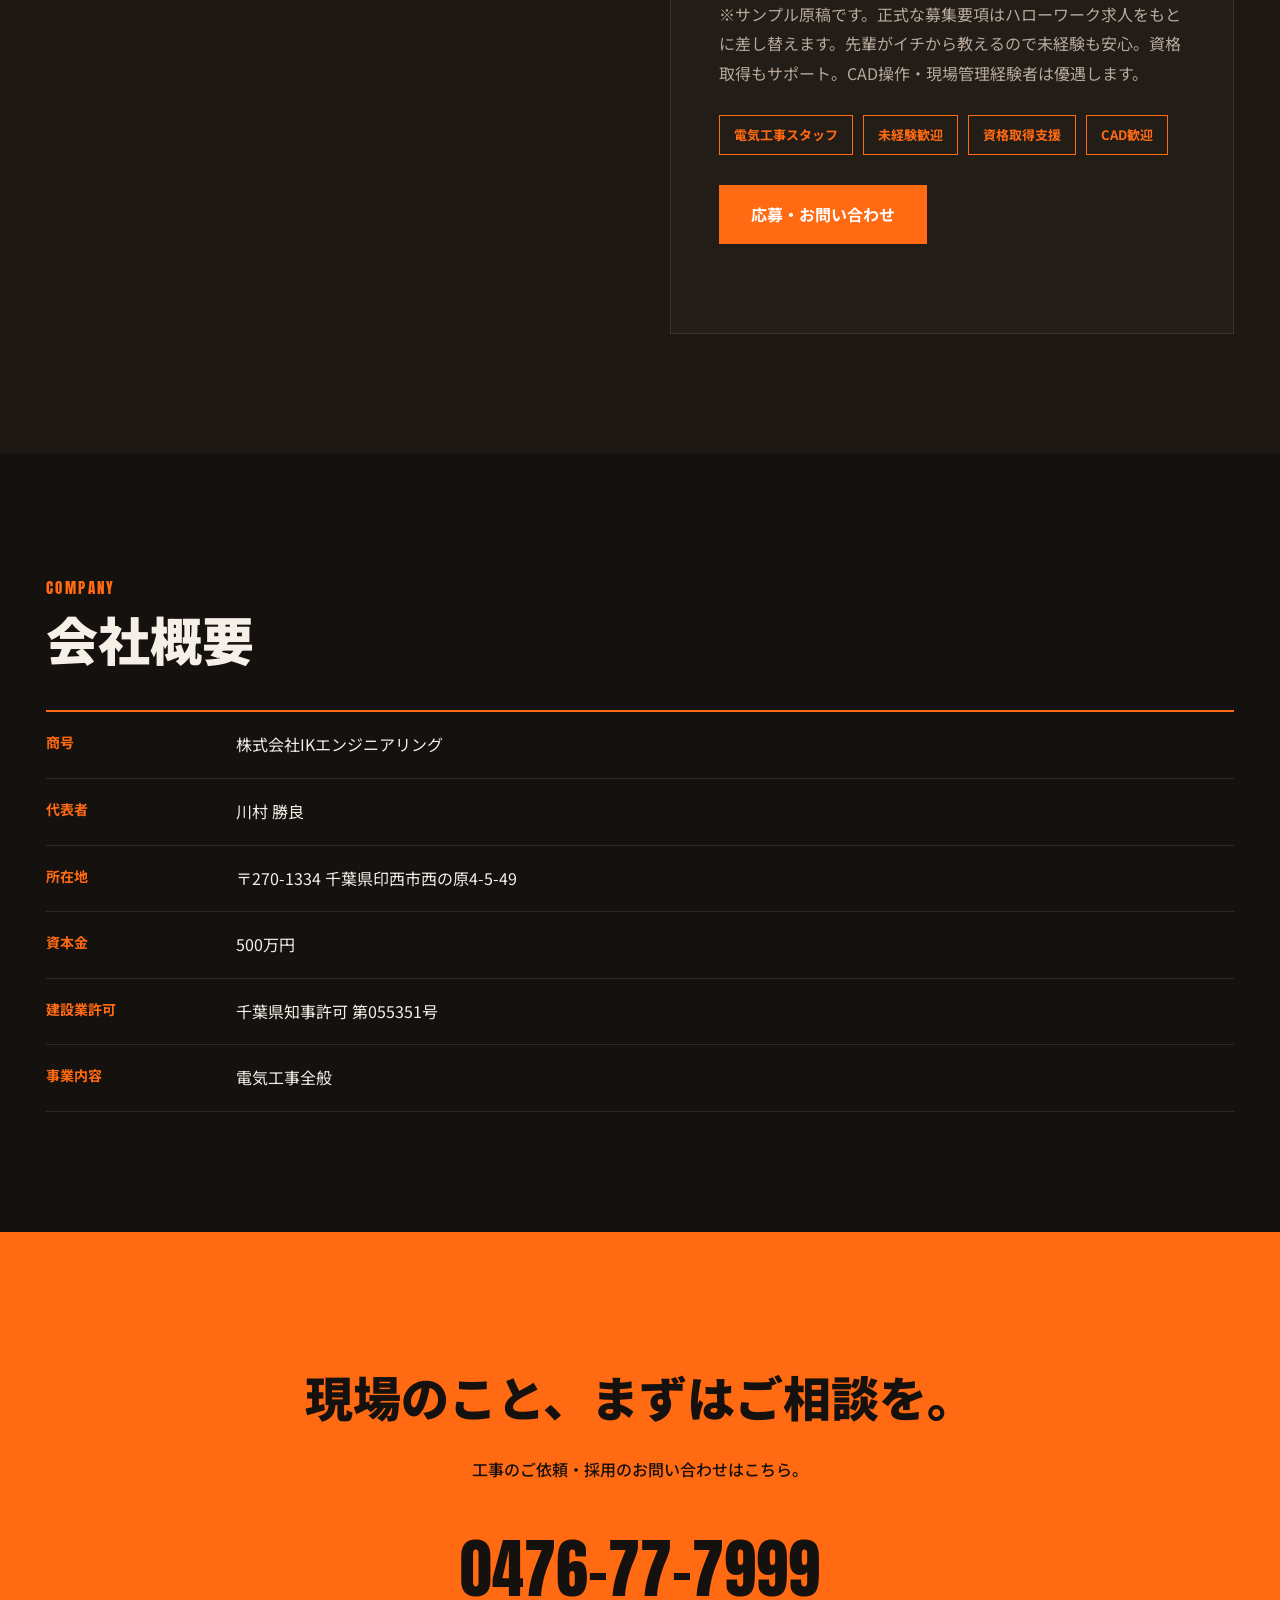
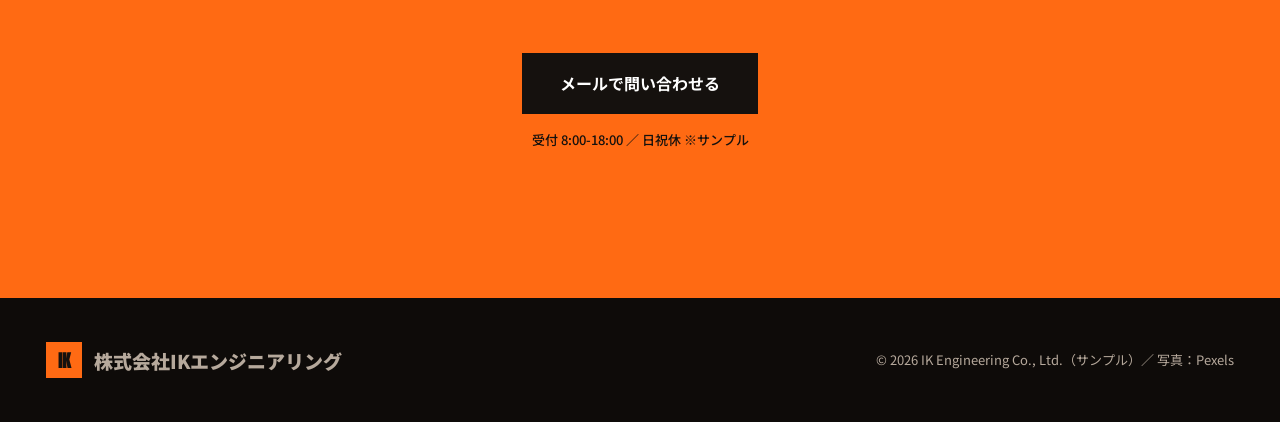
==== commit e7e5fa63: "案①: サービスを7枚ベントーレイアウト化＋ヒーローを夕暮れ鉄塔に変更" ====
--- a/1/index.html
+++ b/1/index.html
@@ -45,7 +45,7 @@
 
 /* hero */
 .hero{position:relative;min-height:100vh;display:flex;align-items:flex-end;color:#fff;overflow:hidden}
-.hero-bg{position:absolute;inset:0;background:url("https://images.pexels.com/photos/17018103/pexels-photo-17018103.jpeg?auto=compress&cs=tinysrgb&w=1600") center/cover;animation:slowzoom 14s ease-out forwards}
+.hero-bg{position:absolute;inset:0;background:url("https://images.pexels.com/photos/12174436/pexels-photo-12174436.jpeg?auto=compress&cs=tinysrgb&w=1600") center/cover;animation:slowzoom 14s ease-out forwards}
 @keyframes slowzoom{from{transform:scale(1.12)}to{transform:scale(1)}}
 .hero::after{content:"";position:absolute;inset:0;background:linear-gradient(180deg,rgba(255,255,255,.34) 0%,rgba(255,255,255,.12) 38%,rgba(15,11,8,.42) 74%,rgba(15,11,8,.9) 100%)}
 .hero-inner{position:relative;z-index:2;padding-bottom:90px;width:100%}
@@ -79,8 +79,15 @@
 /* services photo cards */
 .serv{background:var(--bg)}
 .serv-head{display:flex;justify-content:space-between;align-items:flex-end;flex-wrap:wrap;gap:20px;margin-bottom:54px}
-.serv-grid{display:grid;grid-template-columns:repeat(3,1fr);gap:24px}
-.scard{position:relative;background:var(--panel);overflow:hidden;border:1px solid var(--line);min-height:340px;display:flex;flex-direction:column;justify-content:flex-end}
+.serv-grid{display:grid;grid-template-columns:repeat(6,1fr);grid-auto-rows:215px;gap:18px}
+.scard{position:relative;background:var(--panel);overflow:hidden;border:1px solid var(--line);display:flex;flex-direction:column;justify-content:flex-end}
+.serv-grid .scard:nth-child(1){grid-column:span 3;grid-row:span 2}
+.serv-grid .scard:nth-child(2){grid-column:span 3}
+.serv-grid .scard:nth-child(3){grid-column:span 3}
+.serv-grid .scard:nth-child(4){grid-column:span 2}
+.serv-grid .scard:nth-child(5){grid-column:span 2}
+.serv-grid .scard:nth-child(6){grid-column:span 2}
+.serv-grid .scard:nth-child(7){grid-column:span 6}
 .scard .ph{position:absolute;inset:0;background-size:cover;background-position:center;transition:transform .7s ease}
 .scard::after{content:"";position:absolute;inset:0;background:linear-gradient(180deg,rgba(21,17,14,.1),rgba(21,17,14,.92))}
 .scard:hover .ph{transform:scale(1.08)}
@@ -138,7 +145,9 @@
   header.nav-open .burger span:nth-child(3){transform:translateY(-7px) rotate(-45deg)}
   .nums .wrap{grid-template-columns:1fr}
   .nums .n{border-right:none;border-bottom:1px solid rgba(0,0,0,.12)}
-  .serv-grid{grid-template-columns:1fr}
+  .serv-grid{grid-template-columns:1fr;grid-auto-rows:auto}
+  .serv-grid .scard{min-height:280px}
+  .serv-grid .scard:nth-child(n){grid-column:auto;grid-row:auto}
   .para{background-attachment:scroll}
   .rec-grid{grid-template-columns:1fr}
   .rec-body{padding:38px 26px}
@@ -187,12 +196,13 @@
       <p class="lead reveal">住宅から公共インフラまで、電気にまつわるあらゆる現場に対応します。</p>
     </div>
     <div class="serv-grid">
-      <div class="scard reveal"><div class="ph" style="background-image:url('https://images.pexels.com/photos/5337502/pexels-photo-5337502.jpeg?auto=compress&cs=tinysrgb&w=900')"></div><div class="body"><div class="no">01</div><h3>コンセント・照明設備工事</h3><p>住宅・店舗・オフィス・工場の電源コンセントや照明器具の新設・増設・交換。LED化・分電盤工事にも対応します。</p></div></div>
-      <div class="scard reveal"><div class="ph" style="background-image:url('https://images.pexels.com/photos/28758920/pexels-photo-28758920.jpeg?auto=compress&cs=tinysrgb&w=900')"></div><div class="body"><div class="no">02</div><h3>引込線工事</h3><p>電力会社からの引込線の新設・張替えから、屋内外の配線工事まで一貫して対応します。</p></div></div>
-      <div class="scard reveal"><div class="ph" style="background-image:url('https://images.pexels.com/photos/1790556/pexels-photo-1790556.jpeg?auto=compress&cs=tinysrgb&w=900')"></div><div class="body"><div class="no">03</div><h3>ネオン設備工事</h3><p>店舗・商業施設の看板照明やネオン・サインの設置・点検・修理を行います。</p></div></div>
-      <div class="scard reveal"><div class="ph" style="background-image:url('https://images.pexels.com/photos/14866056/pexels-photo-14866056.jpeg?auto=compress&cs=tinysrgb&w=900')"></div><div class="body"><div class="no">04</div><h3>交通信号設備工事</h3><p>公共工事として、交通信号機・道路照明の設置・更新・保守に対応します。</p></div></div>
-      <div class="scard reveal"><div class="ph" style="background-image:url('https://images.pexels.com/photos/30527658/pexels-photo-30527658.jpeg?auto=compress&cs=tinysrgb&w=900')"></div><div class="body"><div class="no">05</div><h3>避雷針工事</h3><p>建築物を落雷から守る避雷設備（避雷針・接地）の設計・施工・点検を行います。</p></div></div>
-      <div class="scard reveal"><div class="ph" style="background-image:url('https://images.pexels.com/photos/3306057/pexels-photo-3306057.jpeg?auto=compress&cs=tinysrgb&w=900')"></div><div class="body"><div class="no">06</div><h3>電気防食工事</h3><p>水道管・橋梁などの金属構造物を腐食から守る電気防食工事に対応します。</p></div></div>
+      <div class="scard reveal"><div class="ph" style="background-image:url('https://images.pexels.com/photos/5767595/pexels-photo-5767595.jpeg?auto=compress&cs=tinysrgb&w=1100')"></div><div class="body"><div class="no">01</div><h3>コンセント工事</h3><p>住宅・店舗・オフィス・工場の電源コンセントの新設・増設・交換に対応します。</p></div></div>
+      <div class="scard reveal"><div class="ph" style="background-image:url('https://images.pexels.com/photos/5337502/pexels-photo-5337502.jpeg?auto=compress&cs=tinysrgb&w=900')"></div><div class="body"><div class="no">02</div><h3>照明設備工事</h3><p>LED照明への交換や照明器具の設置・分電盤工事など、明かりまわりを安全に整えます。</p></div></div>
+      <div class="scard reveal"><div class="ph" style="background-image:url('https://images.pexels.com/photos/28758920/pexels-photo-28758920.jpeg?auto=compress&cs=tinysrgb&w=900')"></div><div class="body"><div class="no">03</div><h3>引込線工事</h3><p>電力会社からの引込線の新設・張替えから、屋内外の配線工事まで一貫して対応します。</p></div></div>
+      <div class="scard reveal"><div class="ph" style="background-image:url('https://images.pexels.com/photos/1790556/pexels-photo-1790556.jpeg?auto=compress&cs=tinysrgb&w=900')"></div><div class="body"><div class="no">04</div><h3>ネオン設備工事</h3><p>店舗・商業施設の看板照明やネオン・サインの設置・点検・修理を行います。</p></div></div>
+      <div class="scard reveal"><div class="ph" style="background-image:url('https://images.pexels.com/photos/14866056/pexels-photo-14866056.jpeg?auto=compress&cs=tinysrgb&w=900')"></div><div class="body"><div class="no">05</div><h3>交通信号設備工事</h3><p>公共工事として、交通信号機・道路照明の設置・更新・保守に対応します。</p></div></div>
+      <div class="scard reveal"><div class="ph" style="background-image:url('https://images.pexels.com/photos/30527658/pexels-photo-30527658.jpeg?auto=compress&cs=tinysrgb&w=900')"></div><div class="body"><div class="no">06</div><h3>避雷針工事</h3><p>建築物を落雷から守る避雷設備（避雷針・接地）の設計・施工・点検を行います。</p></div></div>
+      <div class="scard reveal"><div class="ph" style="background-image:url('https://images.pexels.com/photos/3306057/pexels-photo-3306057.jpeg?auto=compress&cs=tinysrgb&w=1100')"></div><div class="body"><div class="no">07</div><h3>電気防食工事</h3><p>水道管・橋梁などの金属構造物を腐食から守る電気防食工事に対応します。</p></div></div>
     </div>
   </div>
 </section>
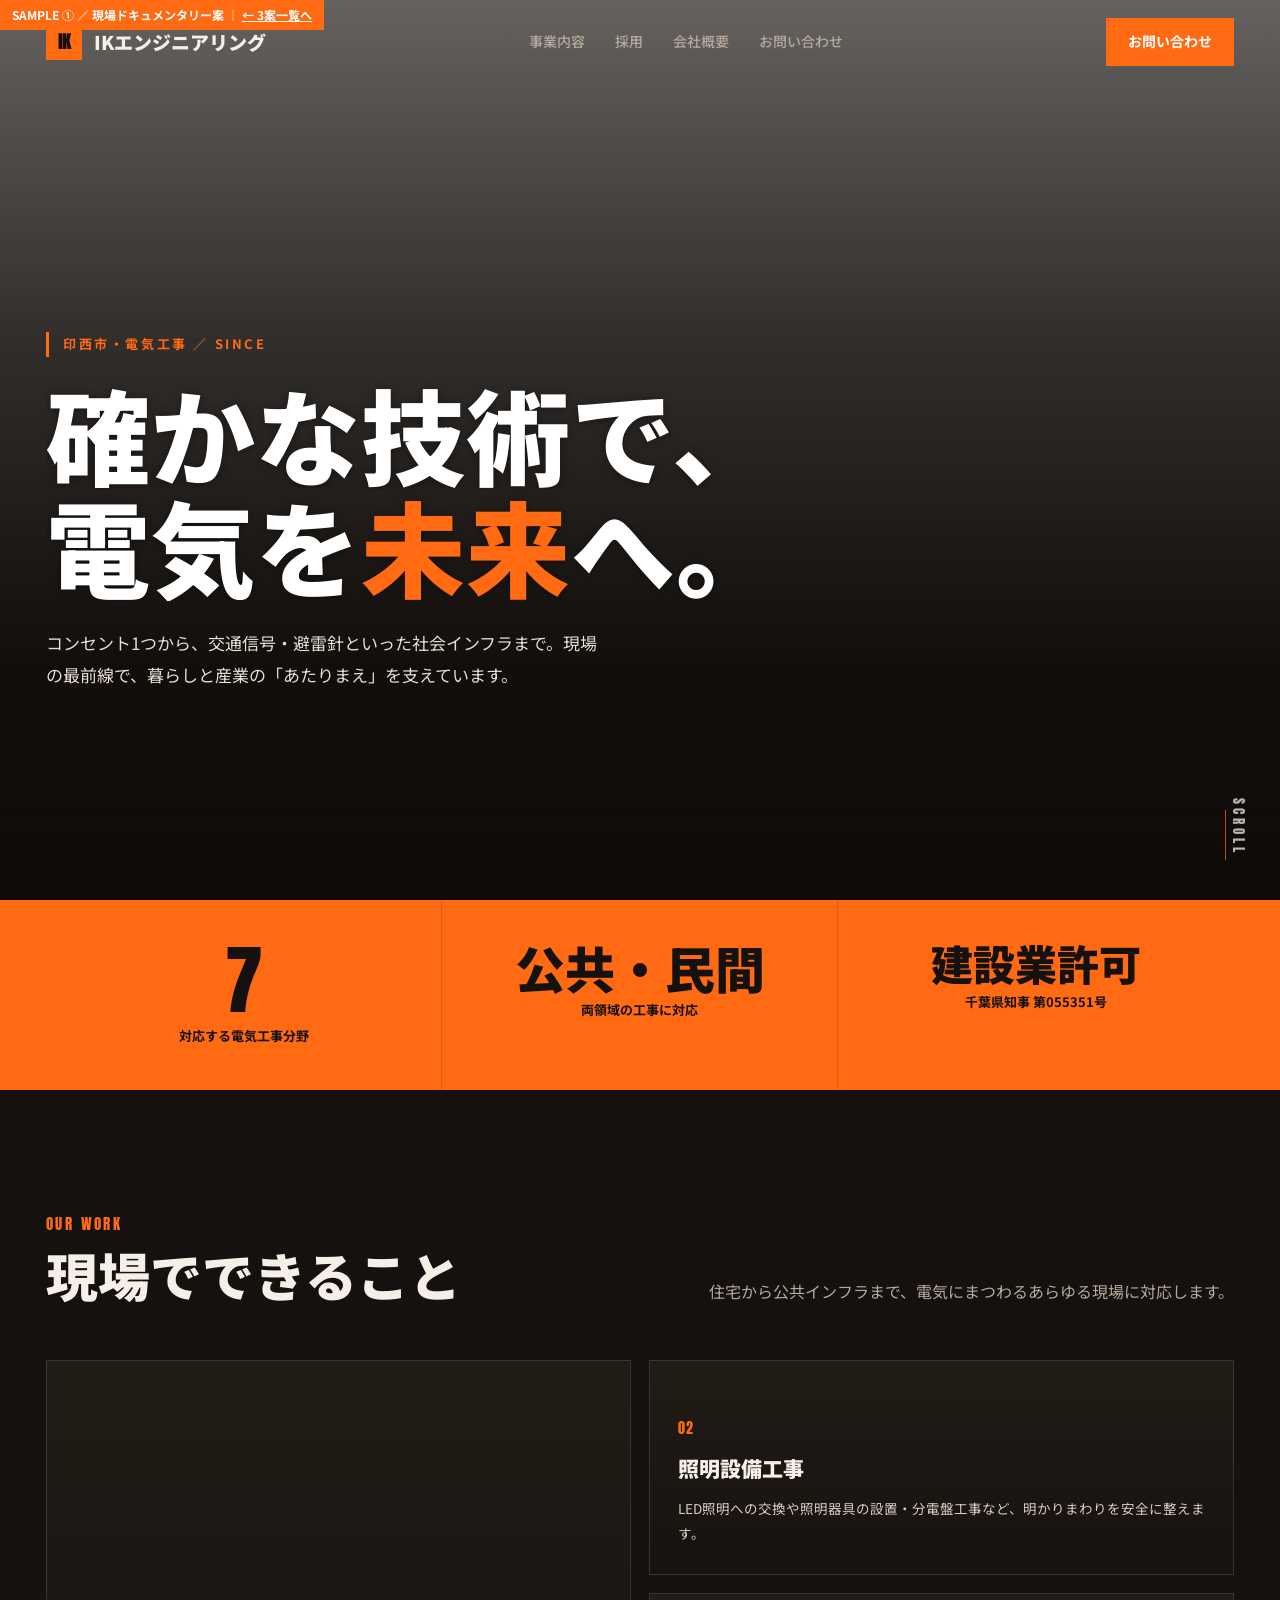
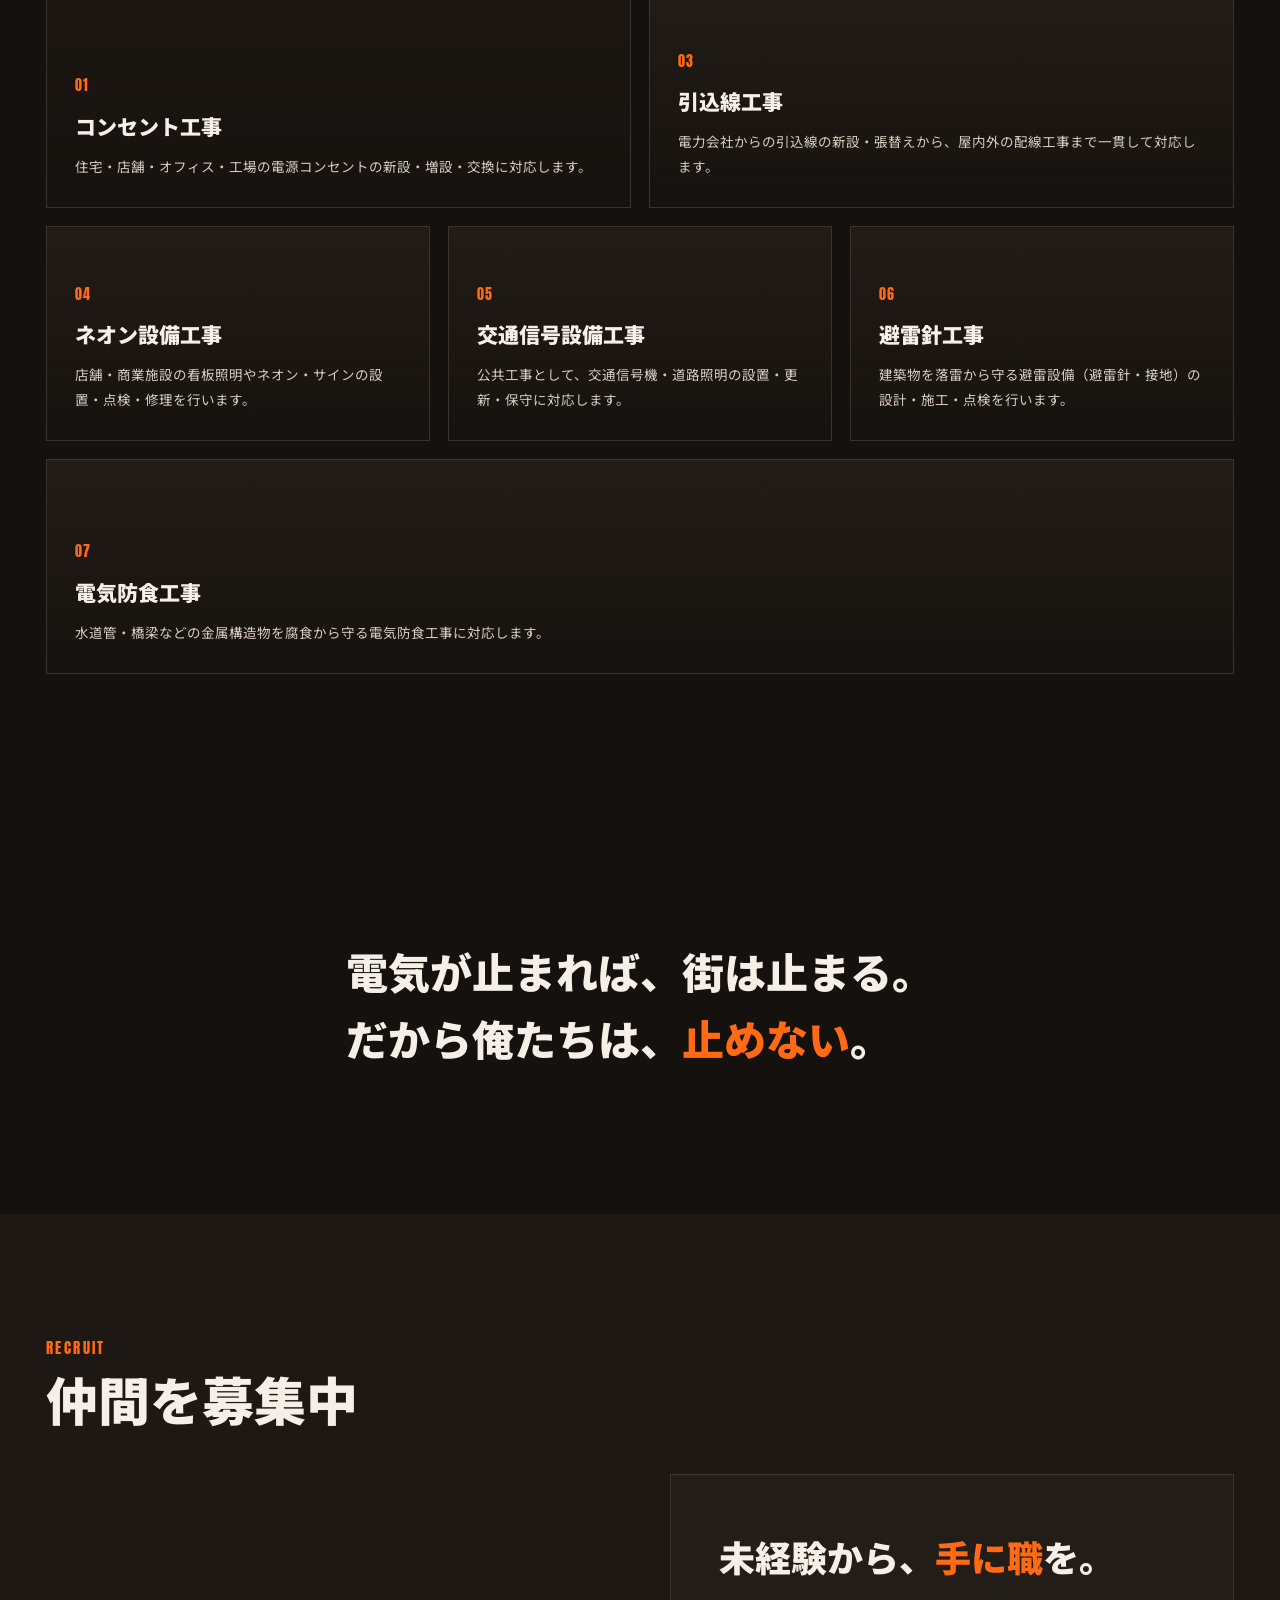
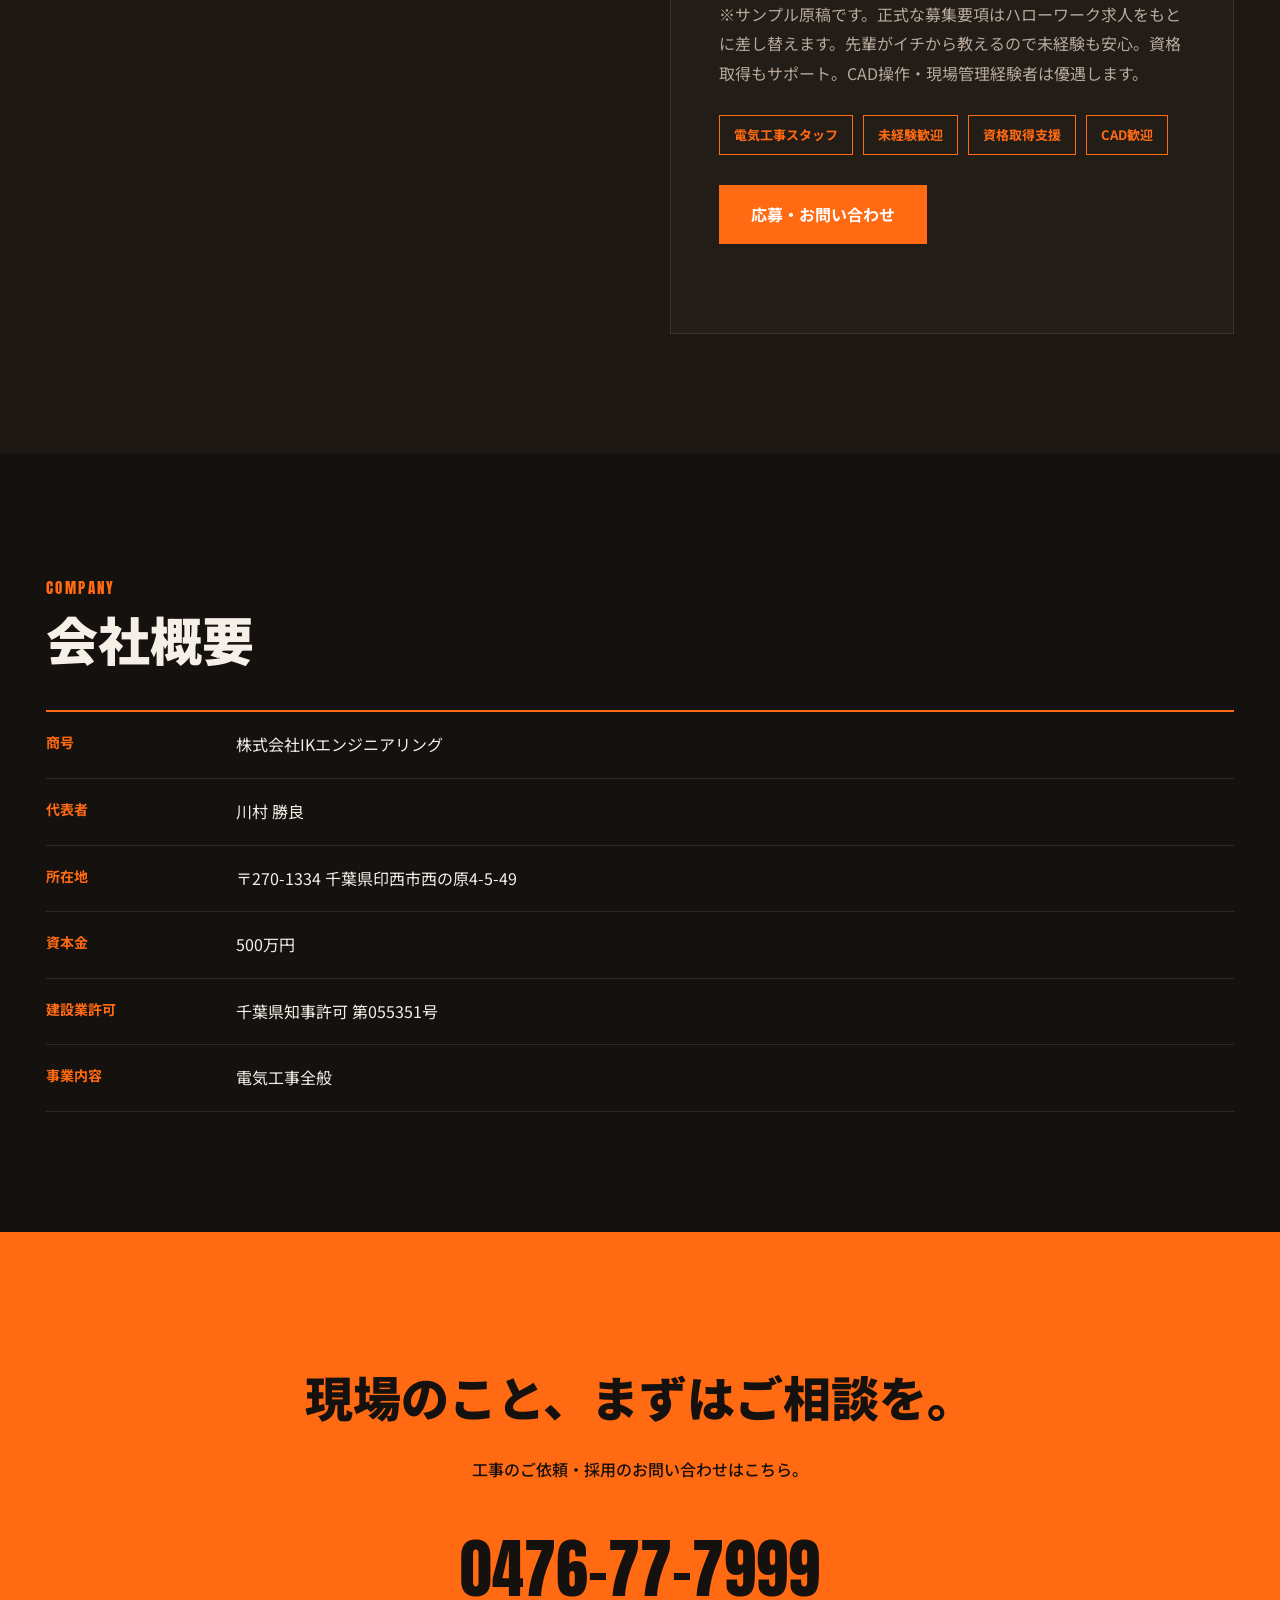
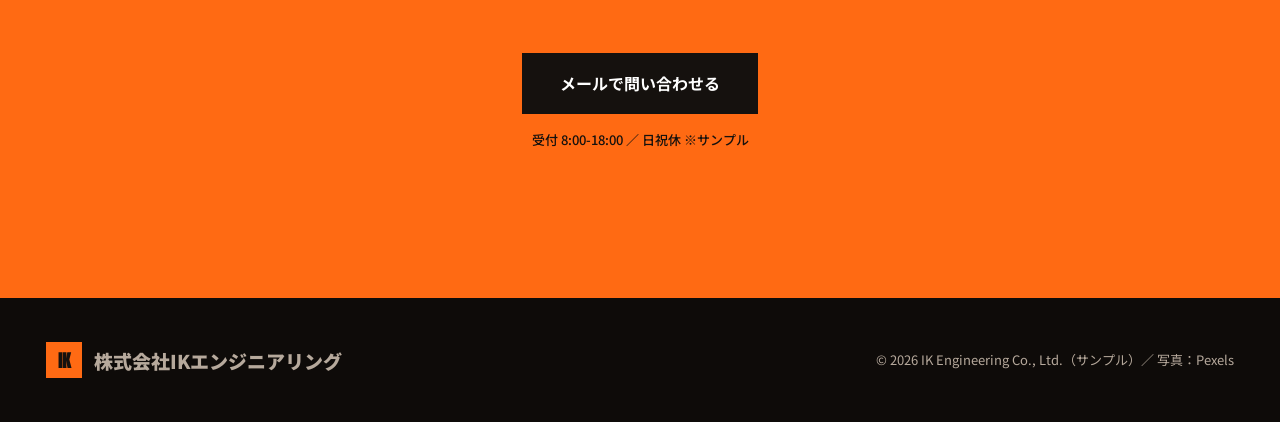
==== commit 707b51c9: "許可番号を主役から外し「建設業許可」を見出し・番号は小さく（3案＋②バッジ）" ====
--- a/1/index.html
+++ b/1/index.html
@@ -144,15 +144,20 @@
   header.nav-open .burger span:nth-child(2){opacity:0}
   header.nav-open .burger span:nth-child(3){transform:translateY(-7px) rotate(-45deg)}
   .nums .wrap{grid-template-columns:1fr}
-  .nums .n{border-right:none;border-bottom:1px solid rgba(0,0,0,.12)}
+  .nums .n{border-right:none;border-bottom:1px solid rgba(0,0,0,.12);padding:20px 16px}
+  .nums .big{font-size:clamp(34px,8vw,44px)}
   .serv-grid{grid-template-columns:1fr;grid-auto-rows:auto}
-  .serv-grid .scard{min-height:280px}
+  .serv-grid .scard{min-height:160px}
   .serv-grid .scard:nth-child(n){grid-column:auto;grid-row:auto}
-  .para{background-attachment:scroll}
+  .para{background-attachment:scroll;min-height:280px}
   .rec-grid{grid-template-columns:1fr}
-  .rec-body{padding:38px 26px}
+  .rec-photo{min-height:230px}
+  .rec-body{padding:30px 24px}
   .about-table>div{grid-template-columns:120px 1fr}
-  section{padding:84px 0}
+  .hero{min-height:82vh}
+  .hero-inner{padding-bottom:46px}
+  .serv-head{margin-bottom:28px}
+  section{padding:48px 0}
 }
 </style>
 </head>
@@ -182,7 +187,7 @@
   <div class="wrap">
     <div class="n"><div class="big">7</div><div class="lbl">対応する電気工事分野</div></div>
     <div class="n"><div class="big" style="font-size:clamp(32px,5.4vw,50px);font-family:'Noto Sans JP';font-weight:900">公共・民間</div><div class="lbl">両領域の工事に対応</div></div>
-    <div class="n"><div class="big">055351</div><div class="lbl">建設業許可（千葉県知事）</div></div>
+    <div class="n"><div class="big" style="font-family:'Noto Sans JP';font-weight:900;font-size:clamp(28px,5vw,42px)">建設業許可</div><div class="lbl">千葉県知事 第055351号</div></div>
   </div>
 </div>
 
@@ -196,13 +201,13 @@
       <p class="lead reveal">住宅から公共インフラまで、電気にまつわるあらゆる現場に対応します。</p>
     </div>
     <div class="serv-grid">
-      <div class="scard reveal"><div class="ph" style="background-image:url('https://images.pexels.com/photos/5767595/pexels-photo-5767595.jpeg?auto=compress&cs=tinysrgb&w=1100')"></div><div class="body"><div class="no">01</div><h3>コンセント工事</h3><p>住宅・店舗・オフィス・工場の電源コンセントの新設・増設・交換に対応します。</p></div></div>
+      <div class="scard reveal"><div class="ph" style="background-image:url('https://images.pexels.com/photos/8101107/pexels-photo-8101107.jpeg?auto=compress&cs=tinysrgb&w=1100')"></div><div class="body"><div class="no">01</div><h3>コンセント工事</h3><p>住宅・店舗・オフィス・工場の電源コンセントの新設・増設・交換に対応します。</p></div></div>
       <div class="scard reveal"><div class="ph" style="background-image:url('https://images.pexels.com/photos/5337502/pexels-photo-5337502.jpeg?auto=compress&cs=tinysrgb&w=900')"></div><div class="body"><div class="no">02</div><h3>照明設備工事</h3><p>LED照明への交換や照明器具の設置・分電盤工事など、明かりまわりを安全に整えます。</p></div></div>
       <div class="scard reveal"><div class="ph" style="background-image:url('https://images.pexels.com/photos/28758920/pexels-photo-28758920.jpeg?auto=compress&cs=tinysrgb&w=900')"></div><div class="body"><div class="no">03</div><h3>引込線工事</h3><p>電力会社からの引込線の新設・張替えから、屋内外の配線工事まで一貫して対応します。</p></div></div>
       <div class="scard reveal"><div class="ph" style="background-image:url('https://images.pexels.com/photos/1790556/pexels-photo-1790556.jpeg?auto=compress&cs=tinysrgb&w=900')"></div><div class="body"><div class="no">04</div><h3>ネオン設備工事</h3><p>店舗・商業施設の看板照明やネオン・サインの設置・点検・修理を行います。</p></div></div>
       <div class="scard reveal"><div class="ph" style="background-image:url('https://images.pexels.com/photos/14866056/pexels-photo-14866056.jpeg?auto=compress&cs=tinysrgb&w=900')"></div><div class="body"><div class="no">05</div><h3>交通信号設備工事</h3><p>公共工事として、交通信号機・道路照明の設置・更新・保守に対応します。</p></div></div>
       <div class="scard reveal"><div class="ph" style="background-image:url('https://images.pexels.com/photos/30527658/pexels-photo-30527658.jpeg?auto=compress&cs=tinysrgb&w=900')"></div><div class="body"><div class="no">06</div><h3>避雷針工事</h3><p>建築物を落雷から守る避雷設備（避雷針・接地）の設計・施工・点検を行います。</p></div></div>
-      <div class="scard reveal"><div class="ph" style="background-image:url('https://images.pexels.com/photos/3306057/pexels-photo-3306057.jpeg?auto=compress&cs=tinysrgb&w=1100')"></div><div class="body"><div class="no">07</div><h3>電気防食工事</h3><p>水道管・橋梁などの金属構造物を腐食から守る電気防食工事に対応します。</p></div></div>
+      <div class="scard reveal"><div class="ph" style="background-image:url('https://images.pexels.com/photos/2462828/pexels-photo-2462828.jpeg?auto=compress&cs=tinysrgb&w=1100')"></div><div class="body"><div class="no">07</div><h3>電気防食工事</h3><p>水道管・橋梁などの金属構造物を腐食から守る電気防食工事に対応します。</p></div></div>
     </div>
   </div>
 </section>
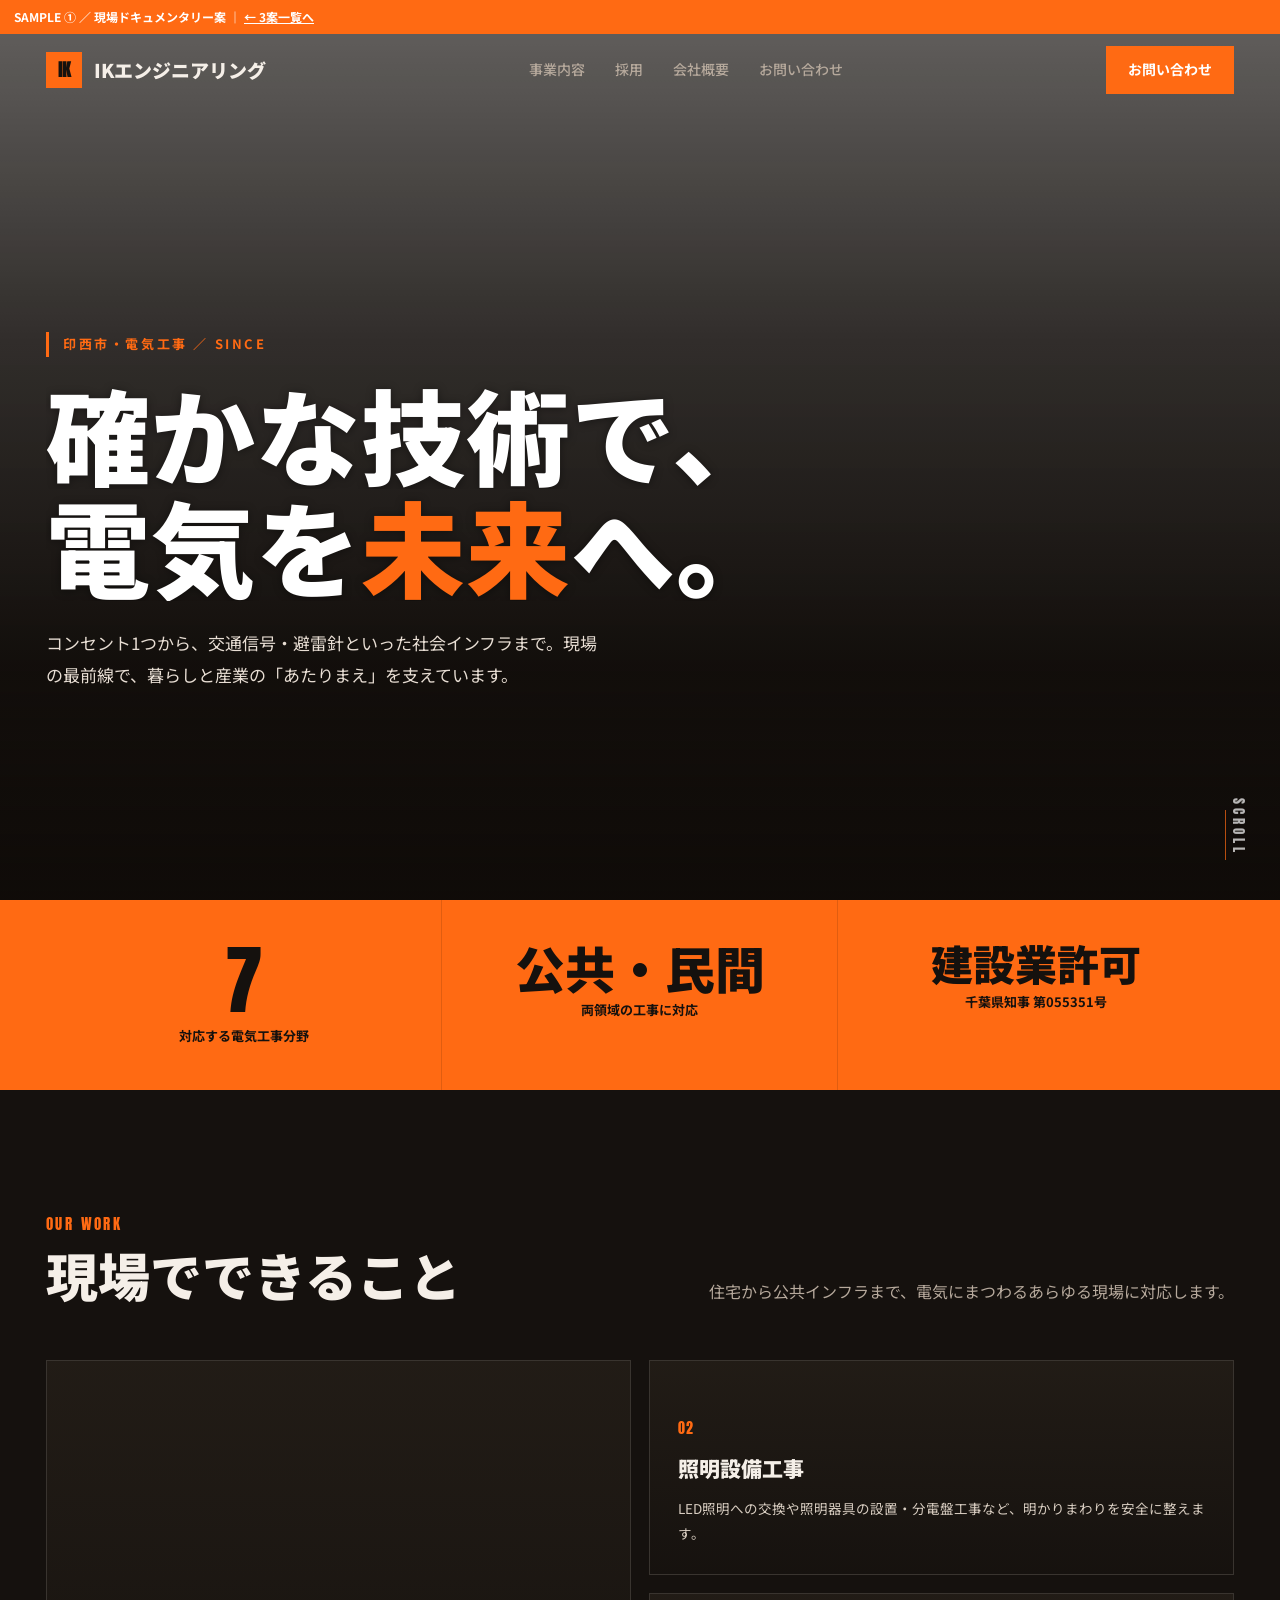
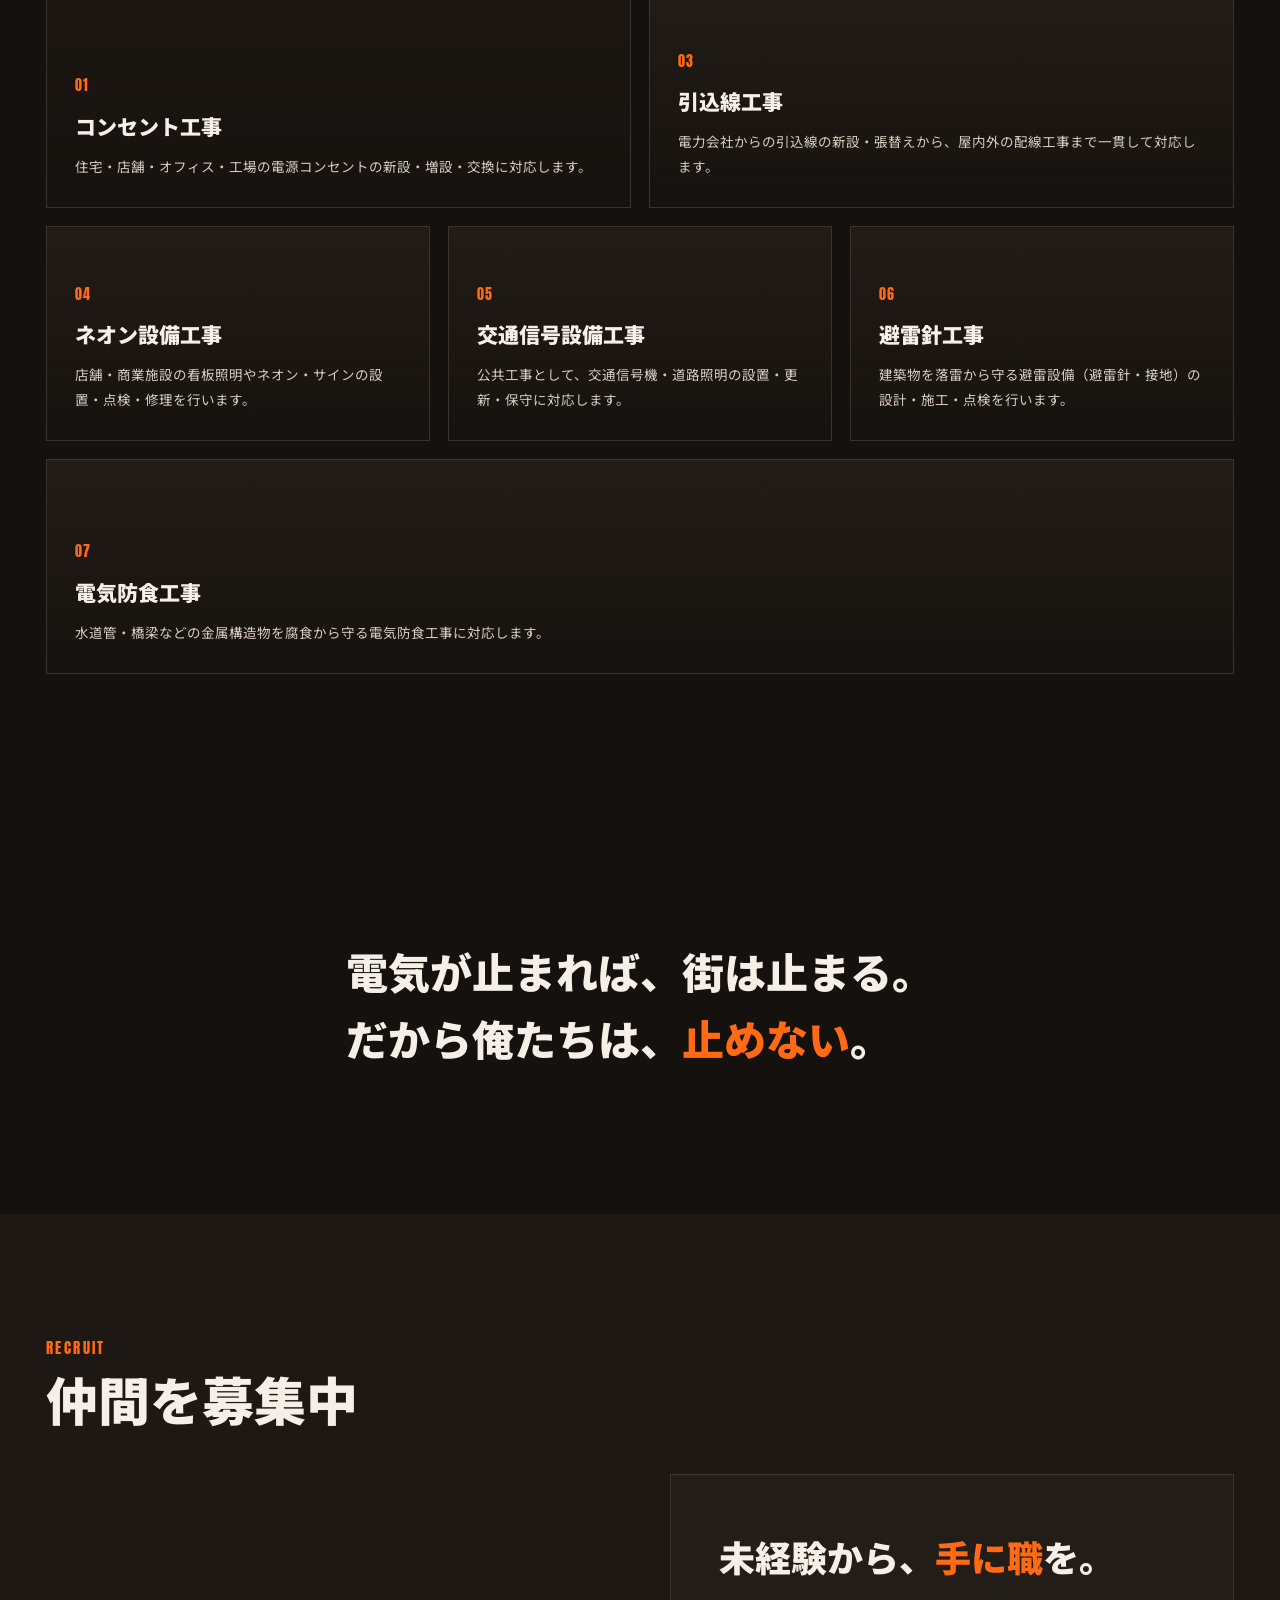
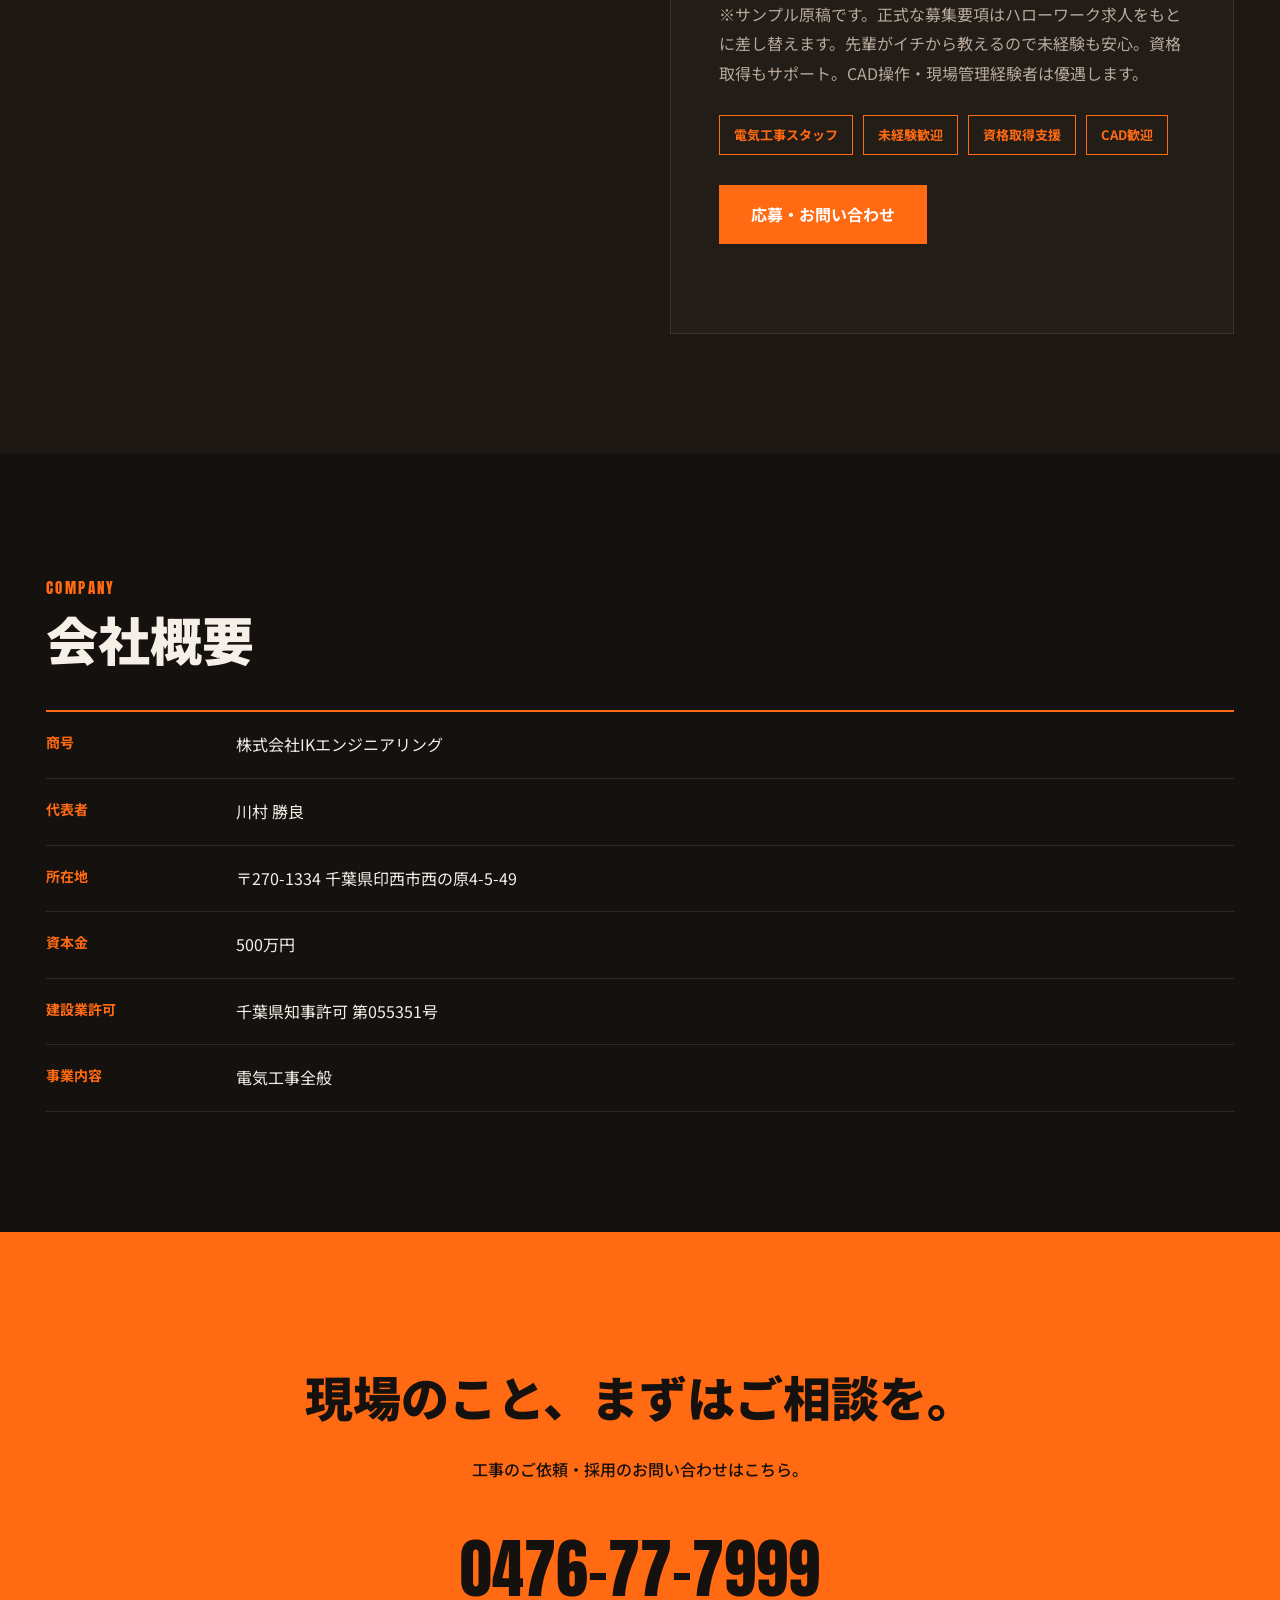
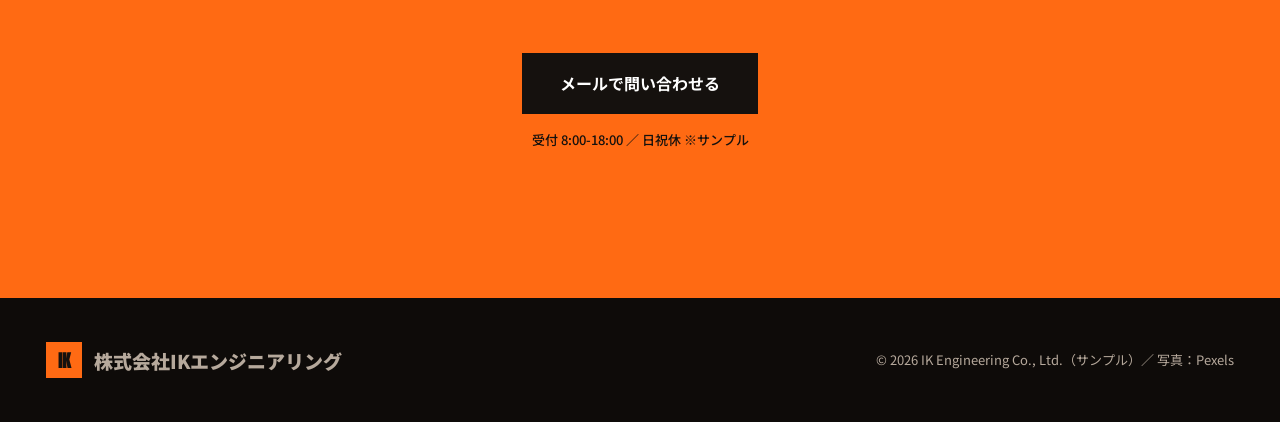
==== commit 204d9c1f: "入口: カード画像を各案トップのスクショに/会社名の改行修正。各案: SAMPLE帯をロゴに被らない最上部バーに" ====
--- a/1/index.html
+++ b/1/index.html
@@ -23,7 +23,7 @@
 a{color:inherit;text-decoration:none}
 img{display:block;max-width:100%}
 .wrap{max-width:var(--maxw);margin:0 auto;padding:0 26px}
-.flag{position:fixed;top:0;left:0;z-index:300;background:var(--orange);color:#fff;font-weight:700;font-size:12px;padding:4px 12px}
+.flag{position:fixed;top:0;left:0;right:0;z-index:300;background:var(--orange);color:#fff;font-weight:700;font-size:12px;padding:6px 14px}
 
 /* reveal */
 .reveal{opacity:0;transform:translateY(46px);transition:opacity .9s cubic-bezier(.2,.7,.2,1),transform .9s cubic-bezier(.2,.7,.2,1)}
@@ -31,7 +31,7 @@
 .reveal.zoom{transform:scale(1.06);opacity:0}
 .reveal.zoom.in{transform:scale(1);opacity:1}
 
-header{position:fixed;top:0;left:0;right:0;z-index:200;transition:.3s;padding:18px 0}
+header{position:fixed;top:28px;left:0;right:0;z-index:200;transition:.3s;padding:18px 0}
 header.scrolled{background:rgba(21,17,14,.9);backdrop-filter:blur(10px);padding:12px 0;border-bottom:1px solid var(--line)}
 .nav{display:flex;align-items:center;justify-content:space-between}
 .logo{display:flex;align-items:center;gap:12px;font-weight:900;font-size:19px}
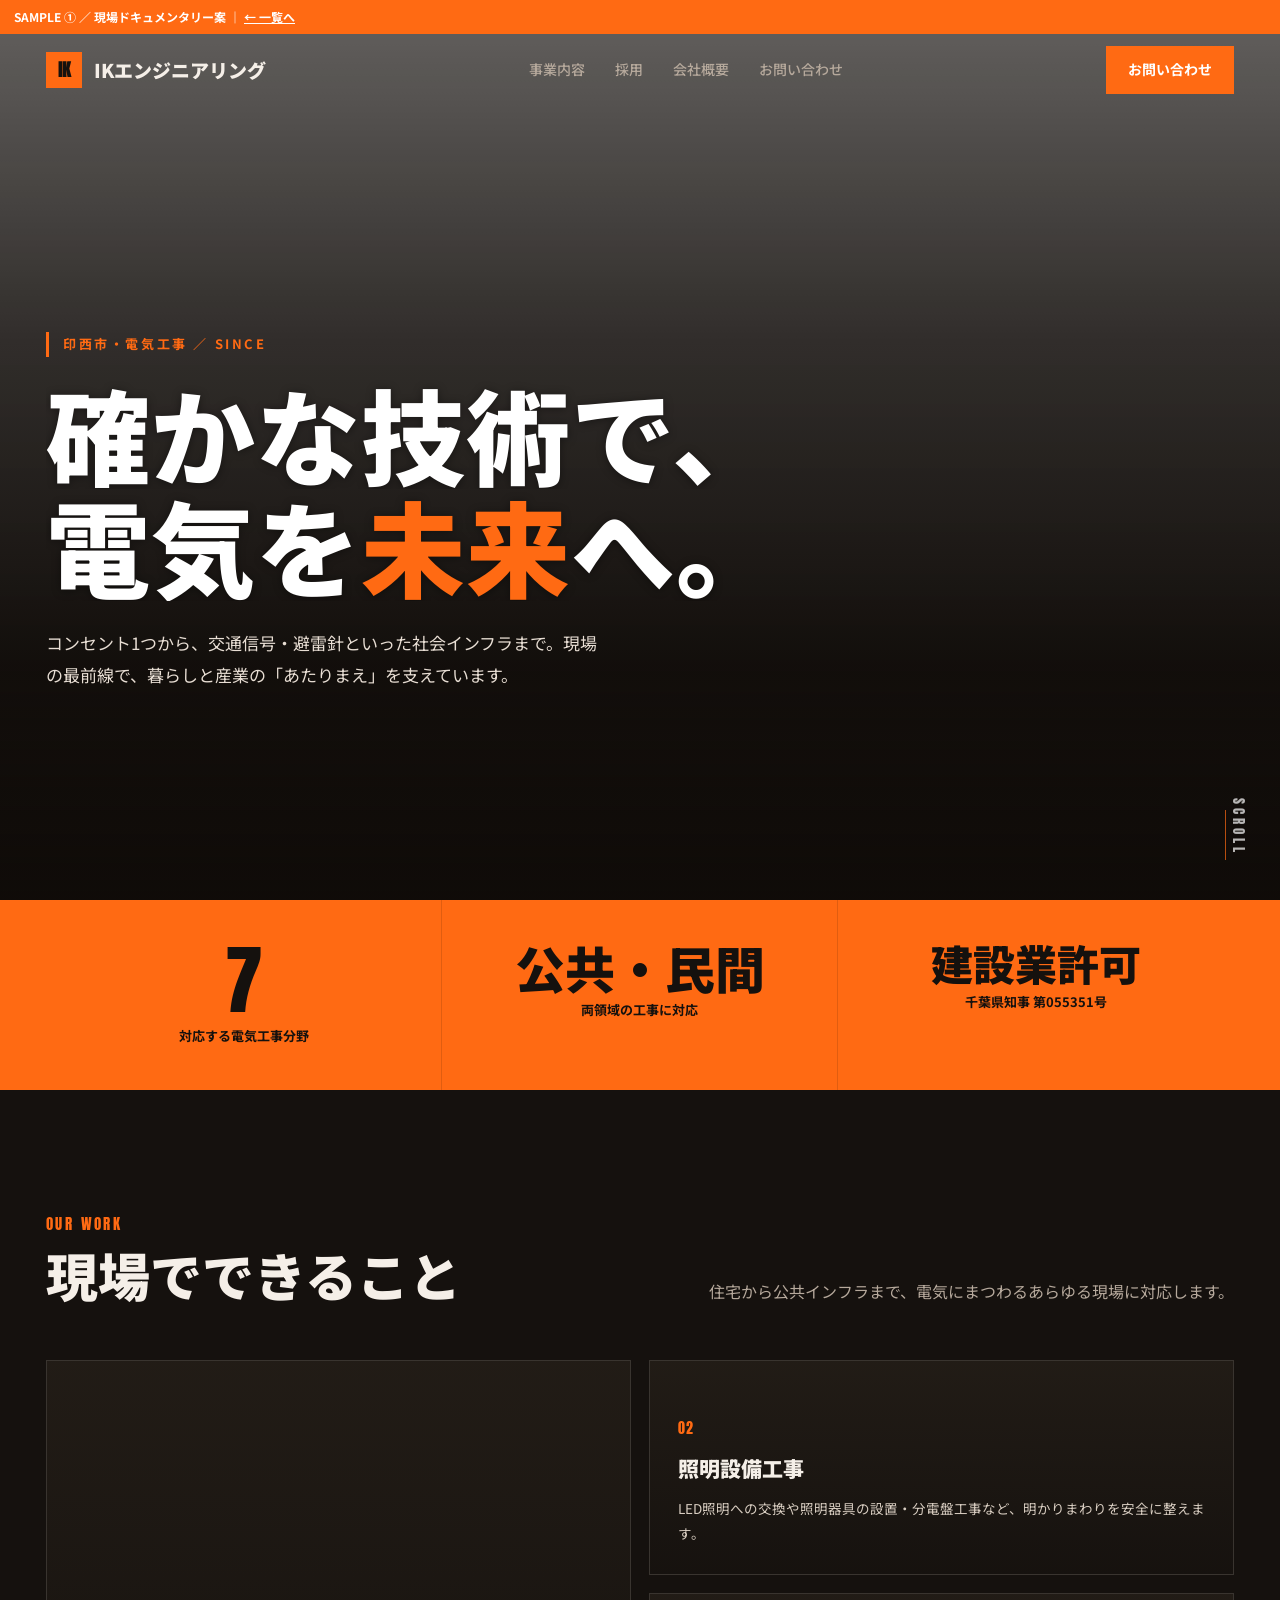
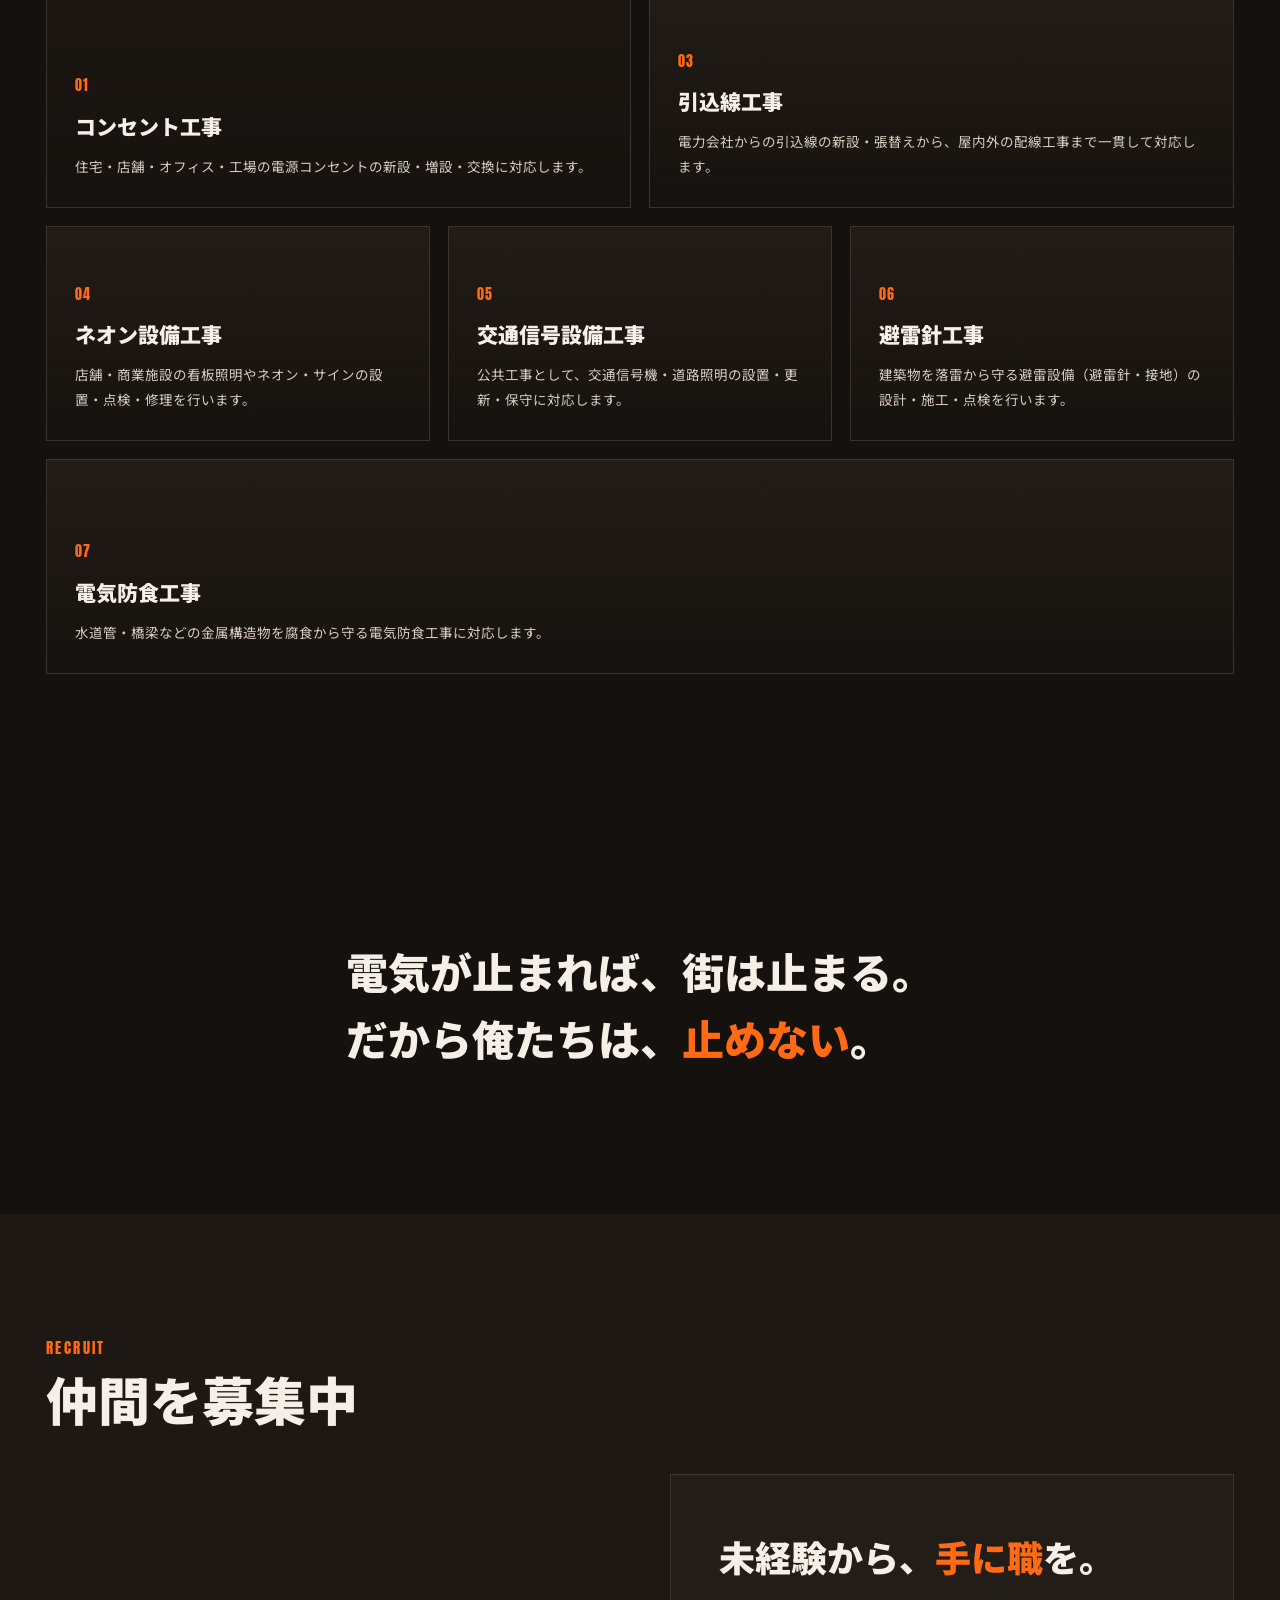
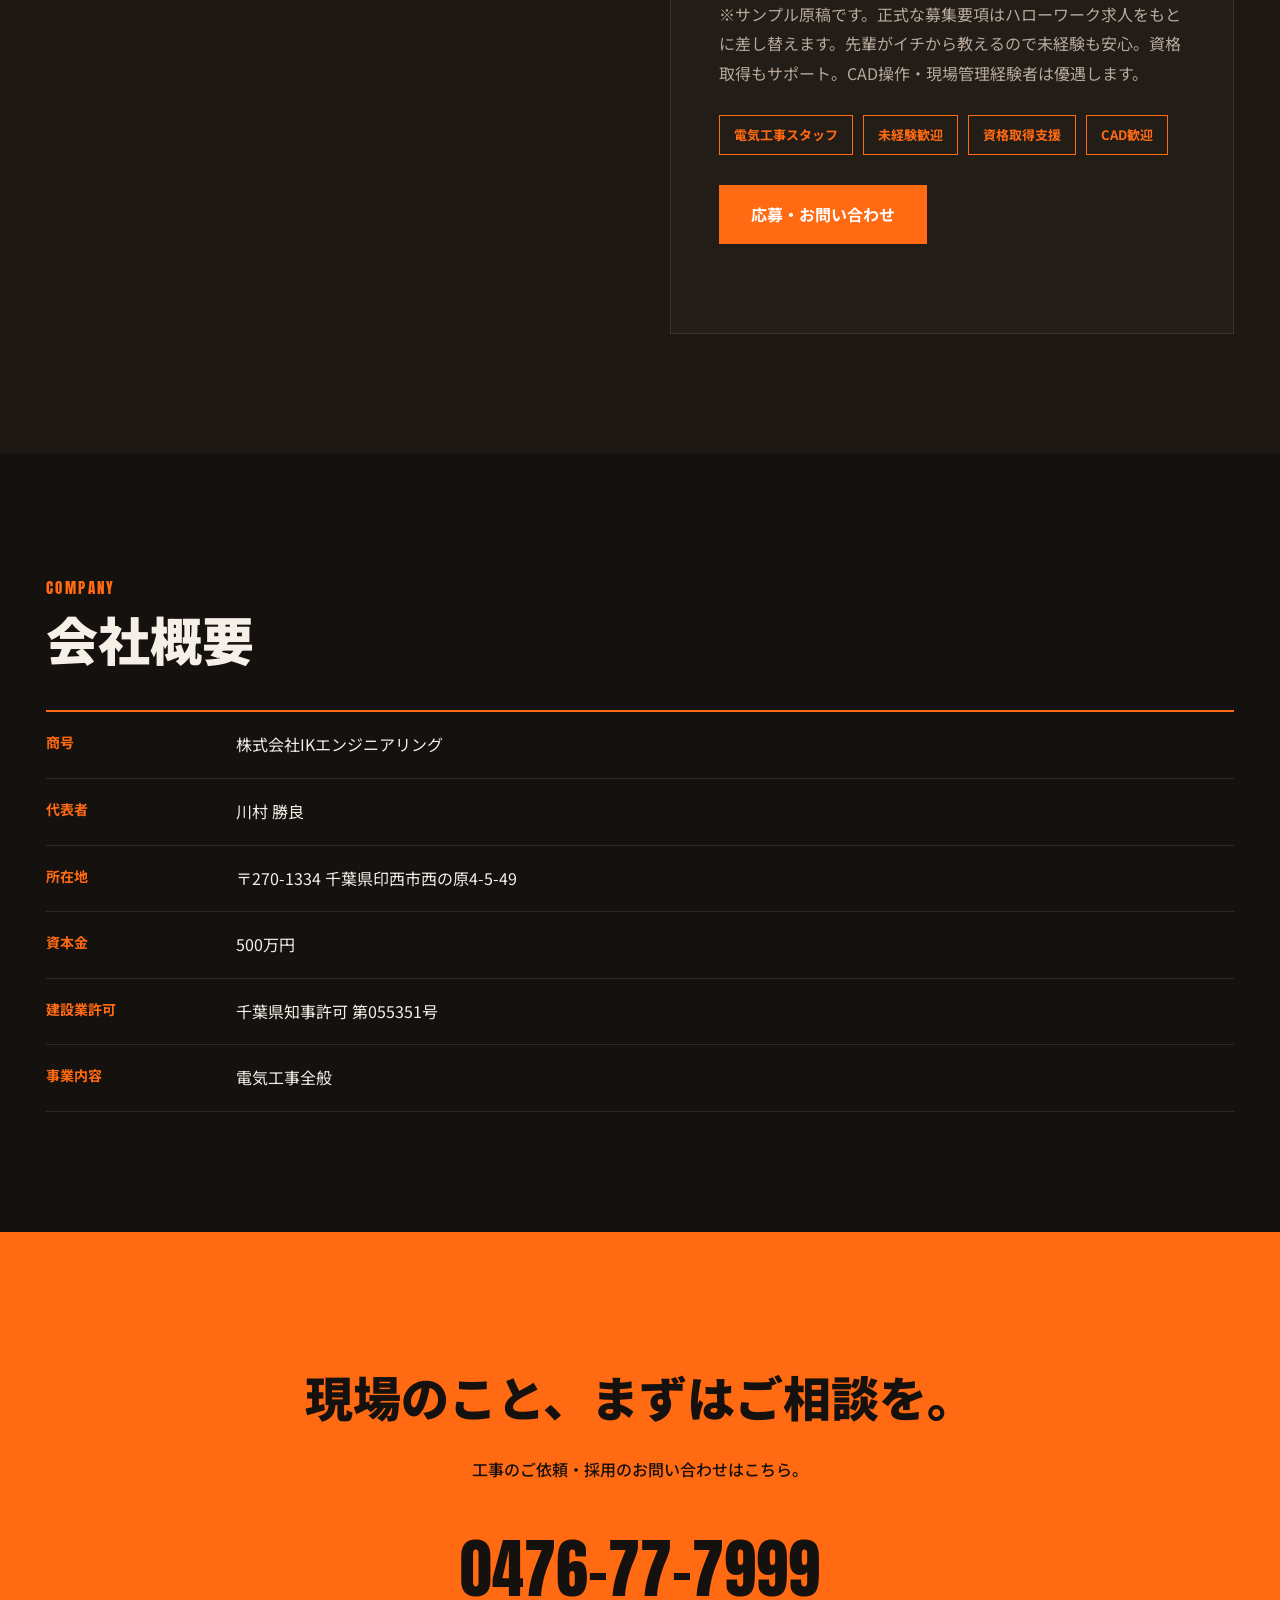
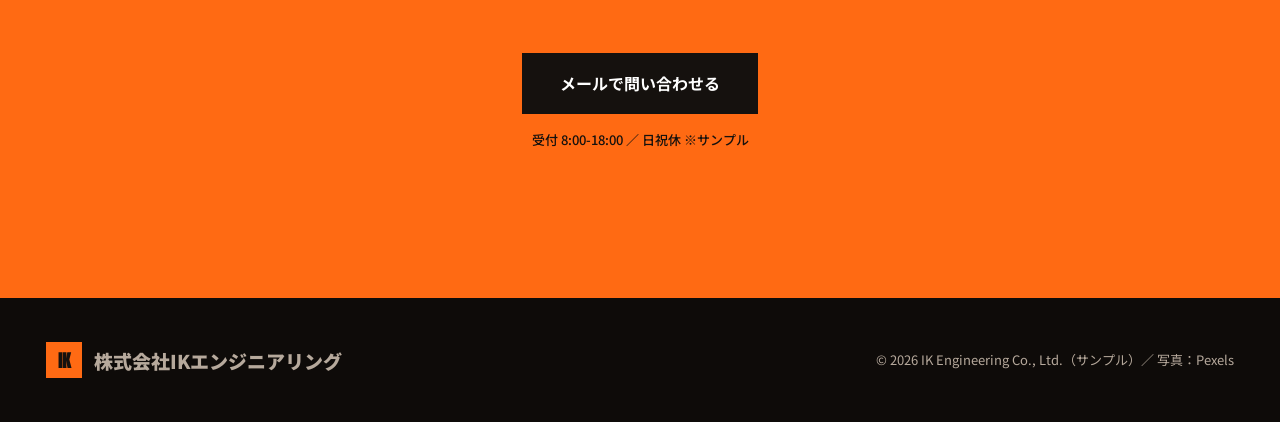
==== commit 6425ee18: "戻るリンクを「← 一覧へ」に変更" ====
--- a/1/index.html
+++ b/1/index.html
@@ -162,7 +162,7 @@
 </style>
 </head>
 <body>
-<div class="flag">SAMPLE ① ／ 現場ドキュメンタリー案 ｜ <a href="../" style="color:inherit;text-decoration:underline;font-weight:700">← 3案一覧へ</a></div>
+<div class="flag">SAMPLE ① ／ 現場ドキュメンタリー案 ｜ <a href="../" style="color:inherit;text-decoration:underline;font-weight:700">← 一覧へ</a></div>
 
 <header id="hd">
   <div class="wrap nav">
